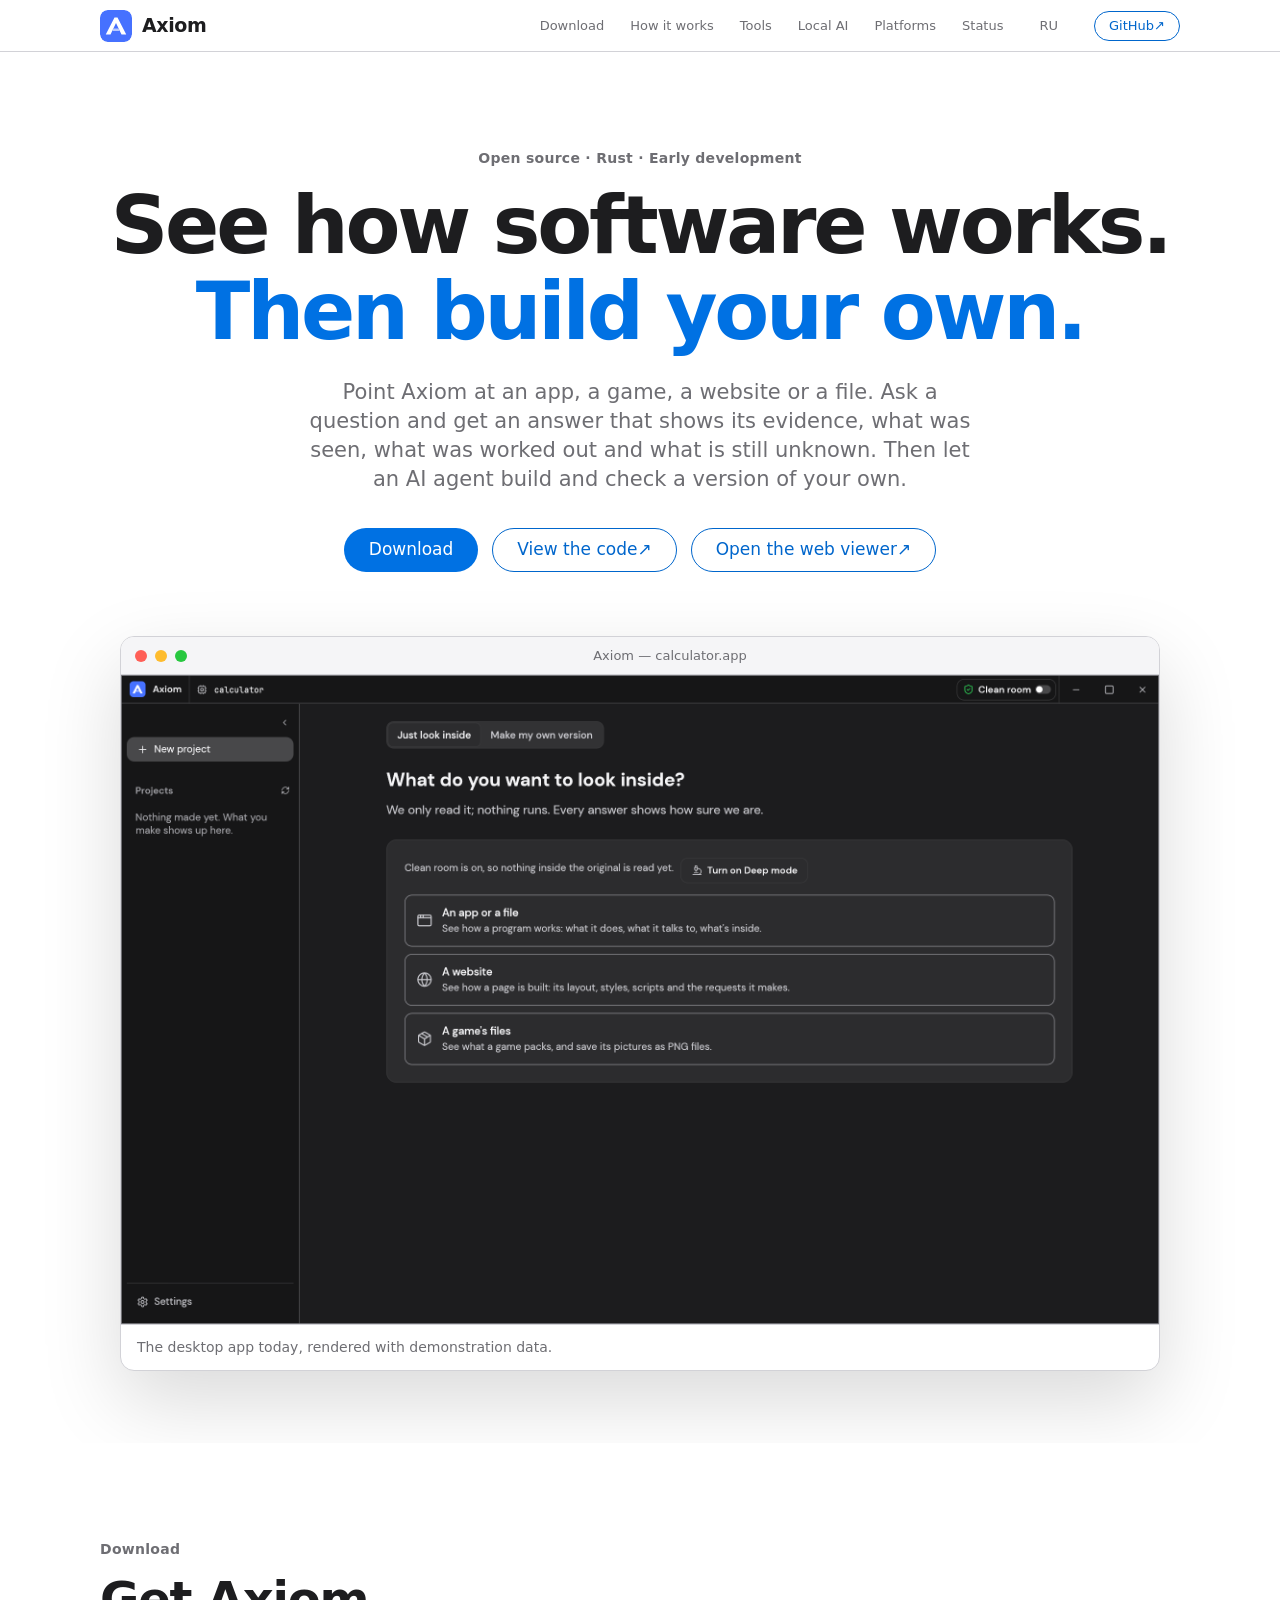
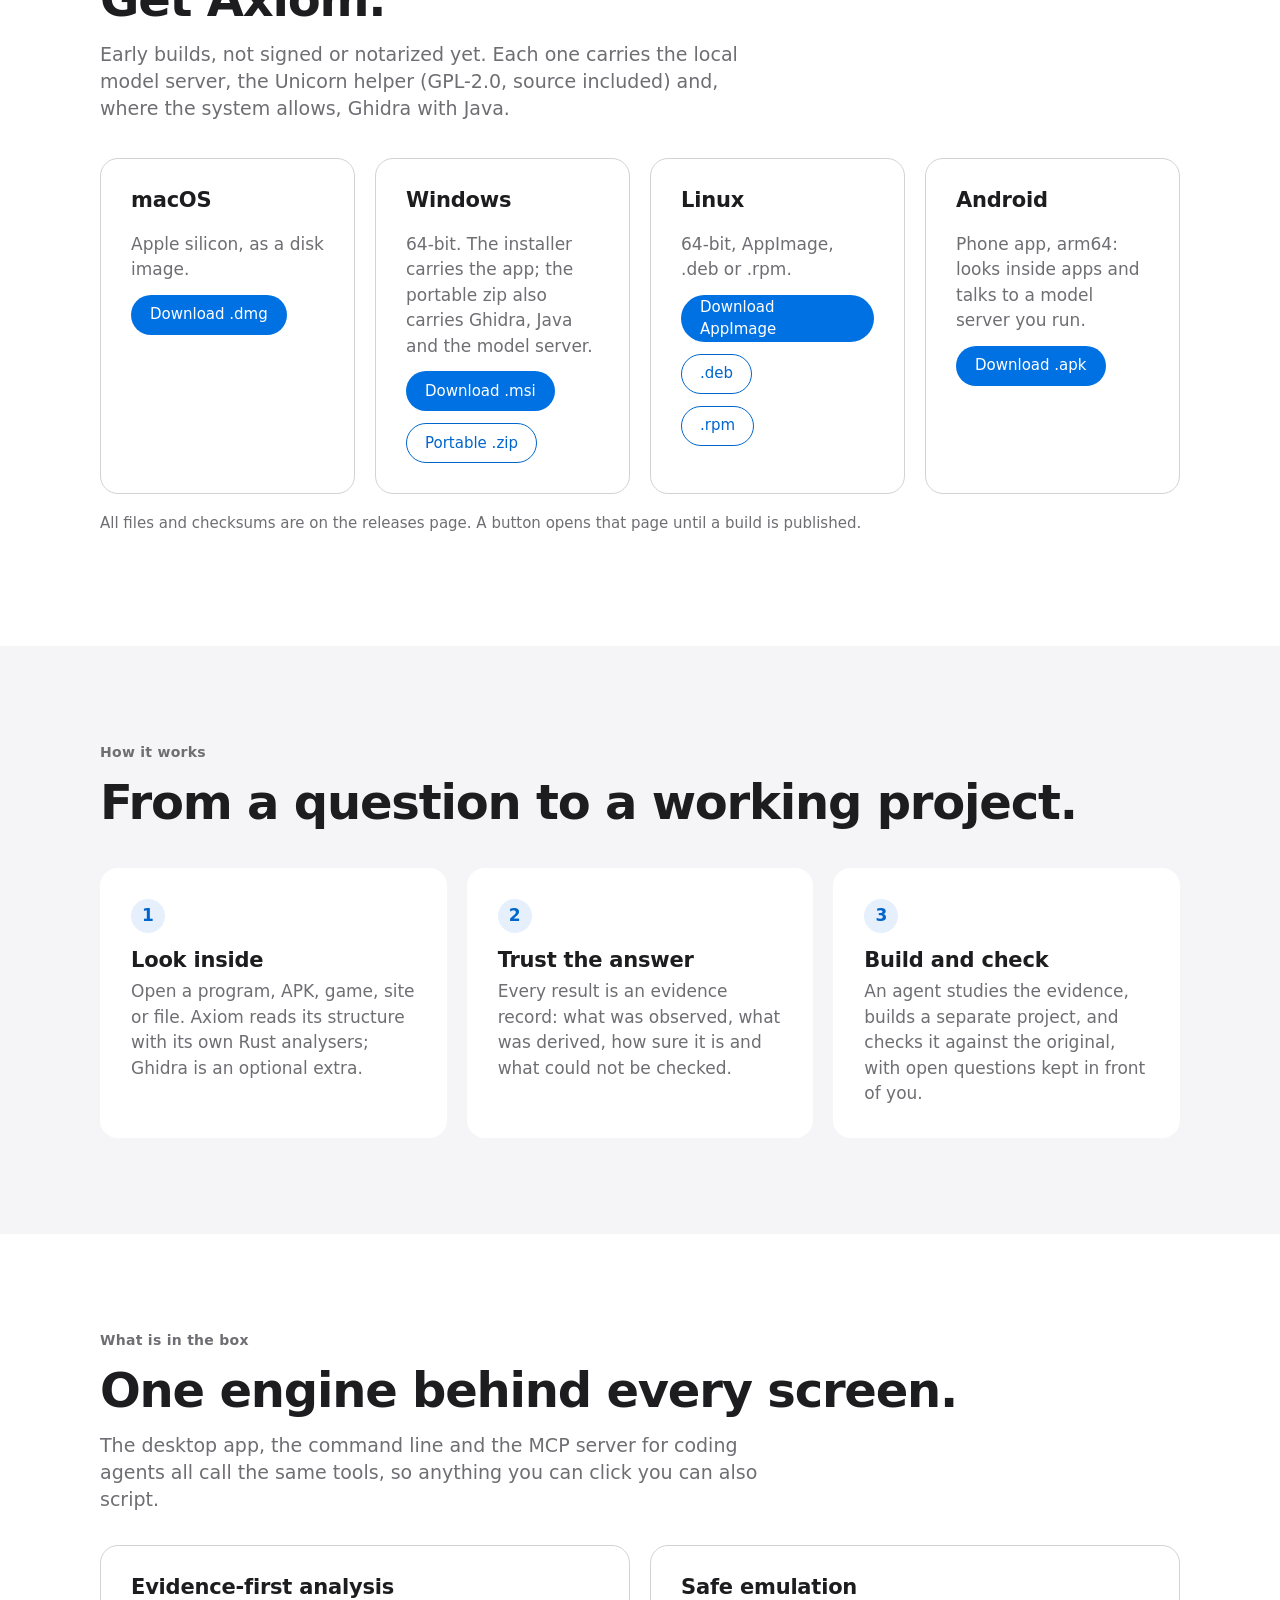
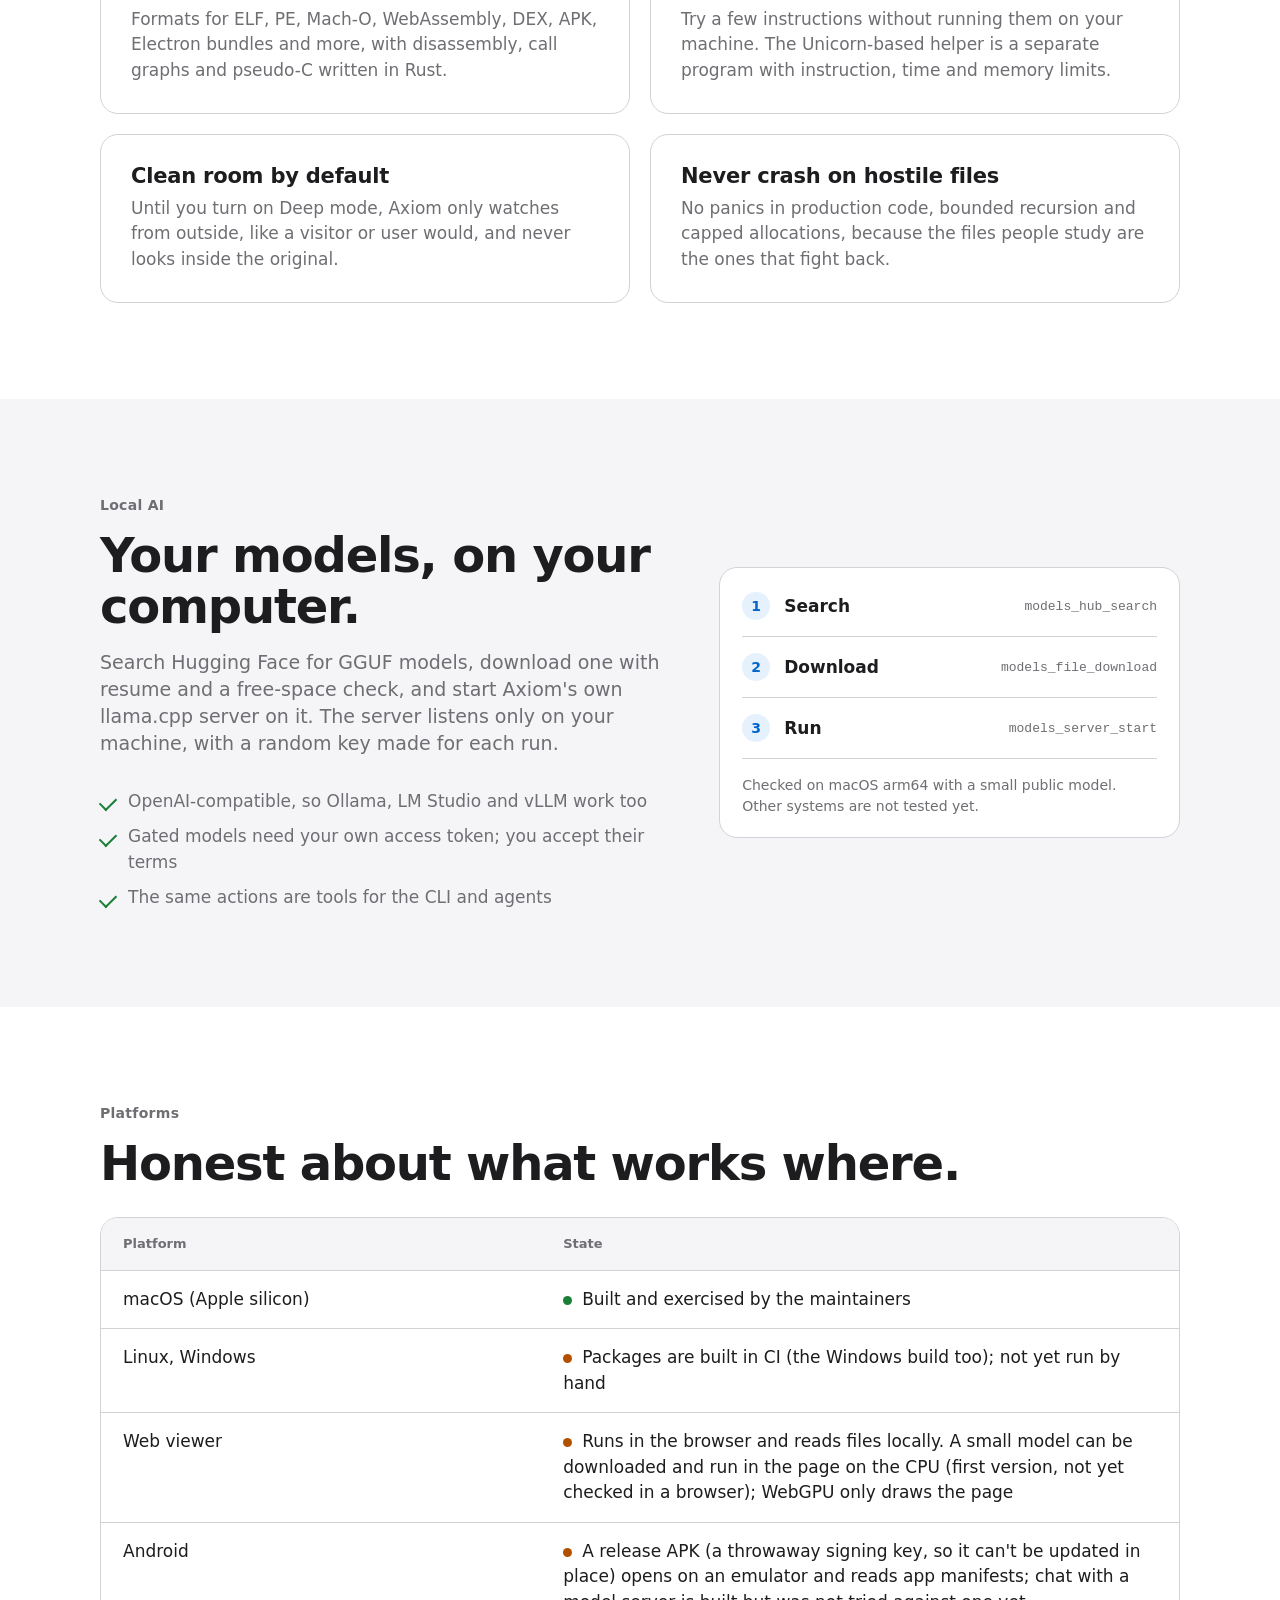
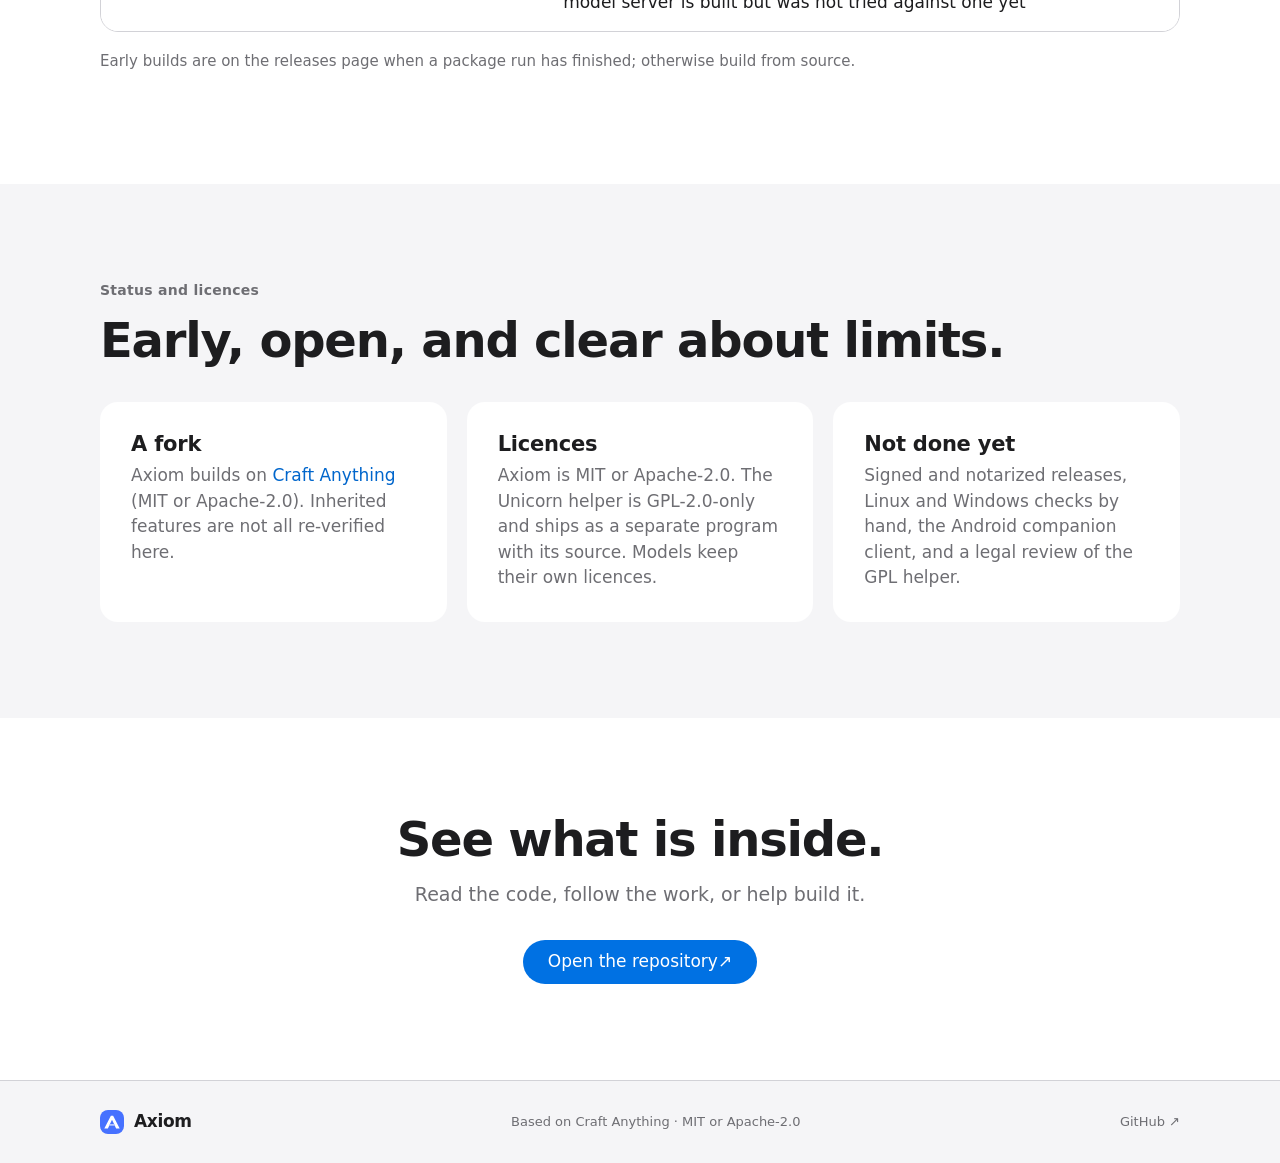
==== site/index.html @ 5160972b "Axiom identity: app icon and website Co-Authored-By: Claude Sonnet 5.5 <noreply@anthropic.com> Claud" ====
<!doctype html>
<html lang="en"><head><meta charset="utf-8"><meta name="viewport" content="width=device-width,initial-scale=1"><meta name="theme-color" content="#f5f5f7"><meta name="description" content="Axiom shows how software works, with evidence for every answer, and helps you build your own version. Open source, written in Rust, with local AI."><title>Axiom — see how software works</title><link rel="icon" href="logo.svg" type="image/svg+xml"><link rel="alternate" hreflang="ru" href="ru/"><link rel="stylesheet" href="style.css"></head>
<body><a class="skip" href="#main">Skip to content</a>
<header class="top"><a class="brand" href="#top" aria-label="Axiom, top of page"><img src="logo.svg" alt="" width="32" height="32"><span>Axiom</span></a><nav aria-label="Main"><a href="#download">Download</a><a href="#how">How it works</a><a href="#tools">Tools</a><a href="#models">Local AI</a><a href="#platforms">Platforms</a><a href="#status">Status</a></nav><a class="lang" href="ru/" hreflang="ru" lang="ru">RU</a><a class="btn ghost" href="https://github.com/LakoMoor/Axiom">GitHub<span aria-hidden="true"> ↗</span></a></header>
<main id="main">
<section class="hero" id="top"><div class="glow" aria-hidden="true"></div><p class="kicker">Open source · Rust · Early development</p><h1>See how software works.<br><em>Then build your own.</em></h1><p class="lead">Point Axiom at an app, a game, a website or a file. Ask a question and get an answer that shows its evidence, what was seen, what was worked out and what is still unknown. Then let an AI agent build and check a version of your own.</p><div class="actions"><a class="btn primary" href="#download">Download</a><a class="btn ghost" href="https://github.com/LakoMoor/Axiom">View the code<span aria-hidden="true"> ↗</span></a><a class="btn ghost" href="app/">Open the web viewer<span aria-hidden="true"> ↗</span></a></div>
<figure class="shot"><div class="chrome" aria-hidden="true"><i></i><i></i><i></i><span>Axiom — calculator.app</span></div><img src="media/axiom-home.png" alt="The Axiom desktop app on its start screen, rendered with demonstration data" width="2160" height="1350"><figcaption>The desktop app today, rendered with demonstration data.</figcaption></figure></section>

<section class="wrap" id="download"><p class="kicker">Download</p><h2>Get Axiom.</h2><p class="sub">Early builds, not signed or notarized yet. Each one carries the local model server, the Unicorn helper (GPL-2.0, source included) and, where the system allows, Ghidra with Java.</p>
<div class="grid three dl"><article><h3>macOS</h3><p>Apple silicon, as a disk image.</p><a class="btn primary" data-asset="macos-aarch64\.dmg$" href="https://github.com/LakoMoor/Axiom/releases/latest">Download .dmg</a></article><article><h3>Windows</h3><p>64-bit. The installer carries the app; the portable zip also carries Ghidra, Java and the model server.</p><a class="btn primary" data-asset="windows-x64\.msi$" href="https://github.com/LakoMoor/Axiom/releases/latest">Download .msi</a> <a class="btn ghost" data-asset="windows-x64-portable\.zip$" href="https://github.com/LakoMoor/Axiom/releases/latest">Portable .zip</a></article><article><h3>Linux</h3><p>64-bit, AppImage, .deb or .rpm.</p><a class="btn primary" data-asset="linux-x86_64\.AppImage$" href="https://github.com/LakoMoor/Axiom/releases/latest">Download AppImage</a> <a class="btn ghost" data-asset="linux-x86_64\.deb$" href="https://github.com/LakoMoor/Axiom/releases/latest">.deb</a> <a class="btn ghost" data-asset="linux-x86_64\.rpm$" href="https://github.com/LakoMoor/Axiom/releases/latest">.rpm</a></article><article><h3>Android</h3><p>Phone app, arm64: looks inside apps and talks to a model server you run.</p><a class="btn primary" data-asset="android-arm64\.apk$" href="https://github.com/LakoMoor/Axiom/releases/latest">Download .apk</a></article></div>
<p class="note">All files and checksums are on the <a href="https://github.com/LakoMoor/Axiom/releases">releases page</a>. A button opens that page until a build is published.</p></section>
<script>fetch("https://api.github.com/repos/LakoMoor/Axiom/releases?per_page=1").then(function(r){return r.ok?r.json():[]}).then(function(rs){var a=(rs[0]&&rs[0].assets)||[];document.querySelectorAll("[data-asset]").forEach(function(l){var re=new RegExp(l.dataset.asset),m=a.find(function(x){return re.test(x.name)});if(m)l.href=m.browser_download_url;})}).catch(function(){});</script>
<section class="band" id="how"><div class="wrap"><p class="kicker">How it works</p><h2>From a question to a working project.</h2>
<ol class="steps"><li><span class="n">1</span><h3>Look inside</h3><p>Open a program, APK, game, site or file. Axiom reads its structure with its own Rust analysers; Ghidra is an optional extra.</p></li><li><span class="n">2</span><h3>Trust the answer</h3><p>Every result is an evidence record: what was observed, what was derived, how sure it is and what could not be checked.</p></li><li><span class="n">3</span><h3>Build and check</h3><p>An agent studies the evidence, builds a separate project, and checks it against the original, with open questions kept in front of you.</p></li></ol></div></section>

<section class="wrap" id="tools"><p class="kicker">What is in the box</p><h2>One engine behind every screen.</h2><p class="sub">The desktop app, the command line and the MCP server for coding agents all call the same tools, so anything you can click you can also script.</p>
<div class="grid"><article><h3>Evidence-first analysis</h3><p>Formats for ELF, PE, Mach-O, WebAssembly, DEX, APK, Electron bundles and more, with disassembly, call graphs and pseudo-C written in Rust.</p></article><article><h3>Safe emulation</h3><p>Try a few instructions without running them on your machine. The Unicorn-based helper is a separate program with instruction, time and memory limits.</p></article><article><h3>Clean room by default</h3><p>Until you turn on Deep mode, Axiom only watches from outside, like a visitor or user would, and never looks inside the original.</p></article><article><h3>Never crash on hostile files</h3><p>No panics in production code, bounded recursion and capped allocations, because the files people study are the ones that fight back.</p></article></div></section>

<section class="band" id="models"><div class="wrap split"><div><p class="kicker">Local AI</p><h2>Your models, on your computer.</h2><p class="sub">Search Hugging Face for GGUF models, download one with resume and a free-space check, and start Axiom's own llama.cpp server on it. The server listens only on your machine, with a random key made for each run.</p><ul class="ticks"><li>OpenAI-compatible, so Ollama, LM Studio and vLLM work too</li><li>Gated models need your own access token; you accept their terms</li><li>The same actions are tools for the CLI and agents</li></ul></div>
<div class="panel" role="img" aria-label="Pipeline: search Hugging Face, download a GGUF file, start the local server"><div class="row"><b>1</b><span>Search</span><code>models_hub_search</code></div><div class="row"><b>2</b><span>Download</span><code>models_file_download</code></div><div class="row"><b>3</b><span>Run</span><code>models_server_start</code></div><p>Checked on macOS arm64 with a small public model. Other systems are not tested yet.</p></div></div></section>

<section class="wrap" id="platforms"><p class="kicker">Platforms</p><h2>Honest about what works where.</h2>
<div class="table" role="table" aria-label="Platform support"><div role="row" class="th"><span role="columnheader">Platform</span><span role="columnheader">State</span></div><div role="row"><span role="cell">macOS (Apple silicon)</span><span role="cell" class="ok">Built and exercised by the maintainers</span></div><div role="row"><span role="cell">Linux, Windows</span><span role="cell" class="wip">Packages are built in CI (the Windows build too); not yet run by hand</span></div><div role="row"><span role="cell">Web viewer</span><span role="cell" class="wip">Runs in the browser and reads files locally. A small model can be downloaded and run in the page on the CPU (first version, not yet checked in a browser); WebGPU only draws the page</span></div><div role="row"><span role="cell">Android</span><span role="cell" class="wip">A release APK (a throwaway signing key, so it can't be updated in place) opens on an emulator and reads app manifests; chat with a model server is built but was not tried against one yet</span></div></div>
<p class="note">Early builds are on the releases page when a package run has finished; otherwise build from source.</p></section>

<section class="band" id="status"><div class="wrap"><p class="kicker">Status and licences</p><h2>Early, open, and clear about limits.</h2>
<div class="grid three"><article><h3>A fork</h3><p>Axiom builds on <a href="https://github.com/storytold/craft-anything">Craft Anything</a> (MIT or Apache-2.0). Inherited features are not all re-verified here.</p></article><article><h3>Licences</h3><p>Axiom is MIT or Apache-2.0. The Unicorn helper is GPL-2.0-only and ships as a separate program with its source. Models keep their own licences.</p></article><article><h3>Not done yet</h3><p>Signed and notarized releases, Linux and Windows checks by hand, the Android companion client, and a legal review of the GPL helper.</p></article></div></div></section>

<section class="wrap end"><h2>See what is inside.</h2><p class="sub">Read the code, follow the work, or help build it.</p><a class="btn primary" href="https://github.com/LakoMoor/Axiom">Open the repository<span aria-hidden="true"> ↗</span></a></section>
</main>
<footer><a class="brand" href="#top"><img src="logo.svg" alt="" width="24" height="24"><span>Axiom</span></a><span>Based on Craft Anything · MIT or Apache-2.0</span><a href="https://github.com/LakoMoor/Axiom">GitHub ↗</a></footer></body></html>
---- site/style.css ----
:root{color-scheme:light dark;--bg:#fff;--bg2:#f5f5f7;--card:#fff;--line:#d2d2d7;--text:#1d1d1f;--muted:#6e6e73;--blue:#0066cc;--blue-d:#0071e3;--ok:#1a7f37;--warn:#b25000;--plan:#86868b;--bar:#ffffffcc;--tint:#0071e31a;--shadow:0 30px 80px #00000026;--r:18px}
@media(prefers-color-scheme:dark){:root{--bg:#000;--bg2:#1c1c1e;--card:#1c1c1e;--line:#38383a;--text:#f5f5f7;--muted:#a1a1a6;--blue:#2997ff;--blue-d:#0071e3;--ok:#30d158;--warn:#ff9f0a;--plan:#8e8e93;--bar:#000000cc;--tint:#2997ff26;--shadow:0 30px 80px #000000b3}}
*{box-sizing:border-box}html{scroll-behavior:smooth}
body{margin:0;background:var(--bg);color:var(--text);font:17px/1.5 -apple-system,BlinkMacSystemFont,"SF Pro Text","Segoe UI",system-ui,Roboto,sans-serif;-webkit-font-smoothing:antialiased}
a{color:inherit;text-decoration:none}a:focus-visible,.btn:focus-visible{outline:3px solid var(--blue-d);outline-offset:3px;border-radius:10px}
.skip{position:absolute;left:-999px;top:8px;background:var(--blue-d);color:#fff;padding:10px 14px;border-radius:10px;z-index:10}.skip:focus{left:8px}
.wrap{width:min(1080px,calc(100% - 48px));margin:auto;padding:96px 0}
.top{position:sticky;top:0;z-index:5;display:flex;align-items:center;gap:32px;height:52px;padding:0 max(24px,calc((100% - 1080px)/2));background:var(--bar);backdrop-filter:saturate(180%) blur(20px);-webkit-backdrop-filter:saturate(180%) blur(20px);border-bottom:1px solid var(--line)}
.brand{display:flex;align-items:center;gap:10px;font-weight:600;font-size:19px;letter-spacing:-.02em}.brand img{border-radius:8px}
.top nav{display:flex;gap:26px;margin-left:auto;font-size:13px;color:var(--muted)}.top nav a:hover{color:var(--text)}
.btn{display:inline-flex;align-items:center;justify-content:center;min-height:44px;padding:0 24px;border-radius:980px;font-weight:500;font-size:17px;border:1px solid var(--line);transition:background .2s,transform .2s}
.top .btn{min-height:30px;padding:0 14px;font-size:13px}
.btn:active{transform:scale(.98)}.btn.primary{background:var(--blue-d);border-color:transparent;color:#fff}.btn.primary:hover{background:#0077ed}.btn.ghost{background:transparent;color:var(--blue);border-color:var(--blue)}.btn.ghost:hover{background:var(--tint)}
.hero{position:relative;overflow:hidden;text-align:center;padding:96px 24px 72px}
.glow{display:none}
.kicker{position:relative;margin:0 0 14px;font-size:14px;font-weight:600;letter-spacing:.02em;color:var(--muted)}
h1,h2,h3{margin:0;letter-spacing:-.025em;line-height:1.07}h1{position:relative;font-size:clamp(40px,7vw,80px);font-weight:700;letter-spacing:-.04em}h1 em{font-style:normal;color:var(--blue-d)}
h2{font-size:clamp(30px,4.4vw,48px);font-weight:700;margin-bottom:16px}h3{font-size:21px;font-weight:600;margin-bottom:8px;letter-spacing:-.01em}
.lead{position:relative;max-width:680px;margin:24px auto 34px;font-size:21px;line-height:1.38;color:var(--muted)}.sub{max-width:660px;color:var(--muted);margin:0 0 32px;font-size:19px;line-height:1.42}
.actions{position:relative;display:flex;gap:14px;justify-content:center;flex-wrap:wrap}
.shot{position:relative;margin:64px auto 0;max-width:1040px;border:1px solid var(--line);border-radius:14px;background:var(--card);box-shadow:var(--shadow);overflow:hidden}
.shot img{display:block;width:100%;height:auto}.chrome{display:flex;align-items:center;gap:8px;height:38px;padding:0 14px;background:var(--bg2);border-bottom:1px solid var(--line);font-size:13px;color:var(--muted)}.chrome i{width:12px;height:12px;border-radius:50%;background:var(--line)}.chrome i:nth-child(1){background:#ff5f57}.chrome i:nth-child(2){background:#febc2e}.chrome i:nth-child(3){background:#28c840}.chrome span{margin:0 auto}
figcaption{padding:12px 16px;font-size:14px;color:var(--muted);border-top:1px solid var(--line);text-align:left}
.band{background:var(--bg2)}
.steps{list-style:none;padding:0;margin:40px 0 0;display:grid;grid-template-columns:repeat(3,1fr);gap:20px}
.steps li,.grid article{background:var(--card);border-radius:var(--r);padding:30px;border:1px solid var(--line)}.band .steps li,.band .grid article{border-color:transparent}.steps p,.grid p{margin:0;color:var(--muted);font-size:17px}
.n{display:inline-grid;place-items:center;width:34px;height:34px;border-radius:50%;background:var(--tint);color:var(--blue);font-weight:600;margin-bottom:16px}
.grid{display:grid;grid-template-columns:repeat(2,1fr);gap:20px}.grid.three{grid-template-columns:repeat(3,1fr);margin-top:36px}.grid article a{color:var(--blue)}.grid article a:hover{text-decoration:underline}
.split{display:grid;grid-template-columns:1.1fr .9fr;gap:56px;align-items:center}
.ticks{list-style:none;padding:0;margin:0;display:grid;gap:10px;color:var(--muted)}.ticks li{padding-left:28px;position:relative}.ticks li:before{content:"";position:absolute;left:0;top:.5em;width:14px;height:8px;border-left:2px solid var(--ok);border-bottom:2px solid var(--ok);transform:rotate(-45deg)}
.panel{background:var(--card);border:1px solid var(--line);border-radius:var(--r);padding:8px 22px 20px}.row{display:flex;align-items:center;gap:14px;padding:16px 0;border-bottom:1px solid var(--line)}.row b{display:grid;place-items:center;width:28px;height:28px;border-radius:50%;background:var(--tint);color:var(--blue);font-size:14px}.row span{font-weight:600}.row code{margin-left:auto;font:13px ui-monospace,"SF Mono",Menlo,monospace;color:var(--muted)}.panel p{margin:16px 0 0;font-size:14px;color:var(--muted)}
.table{border:1px solid var(--line);border-radius:var(--r);overflow:hidden;margin-top:28px}.table>div{display:grid;grid-template-columns:1fr 1.4fr;gap:16px;padding:16px 22px;border-bottom:1px solid var(--line);background:var(--card)}.table>div:last-child{border:0}.table .th{background:var(--bg2);color:var(--muted);font-size:13px;font-weight:600}
.ok:before,.wip:before,.plan:before{content:"";display:inline-block;width:9px;height:9px;border-radius:50%;margin-right:10px}.ok:before{background:var(--ok)}.wip:before{background:var(--warn)}.plan:before{background:var(--plan)}
.note{color:var(--muted);font-size:15px;margin-top:18px}
.end{text-align:center}.end .sub{margin-inline:auto}
footer{display:flex;align-items:center;gap:24px;flex-wrap:wrap;justify-content:space-between;padding:28px max(24px,calc((100% - 1080px)/2));border-top:1px solid var(--line);color:var(--muted);font-size:13px;background:var(--bg2)}footer .brand{font-size:17px;color:var(--text)}
@media(max-width:860px){.top nav{display:none}.top .btn{margin-left:auto}.steps,.grid,.grid.three,.split{grid-template-columns:1fr}.wrap{padding:64px 0}.hero{padding-top:64px}.row code{display:none}.table>div{grid-template-columns:1fr}}
@media(prefers-reduced-motion:reduce){html{scroll-behavior:auto}.btn{transition:none}}
.dl article{display:flex;flex-direction:column;gap:12px;align-items:flex-start}.dl .btn{min-height:40px;font-size:15px;padding:0 18px}
.lang{font-size:13px;color:var(--muted);padding:0 4px}.lang:hover{color:var(--text)}
.grid.dl{grid-template-columns:repeat(4,1fr)}@media(max-width:1100px){.grid.dl{grid-template-columns:repeat(2,1fr)}}@media(max-width:860px){.grid.dl{grid-template-columns:1fr}}
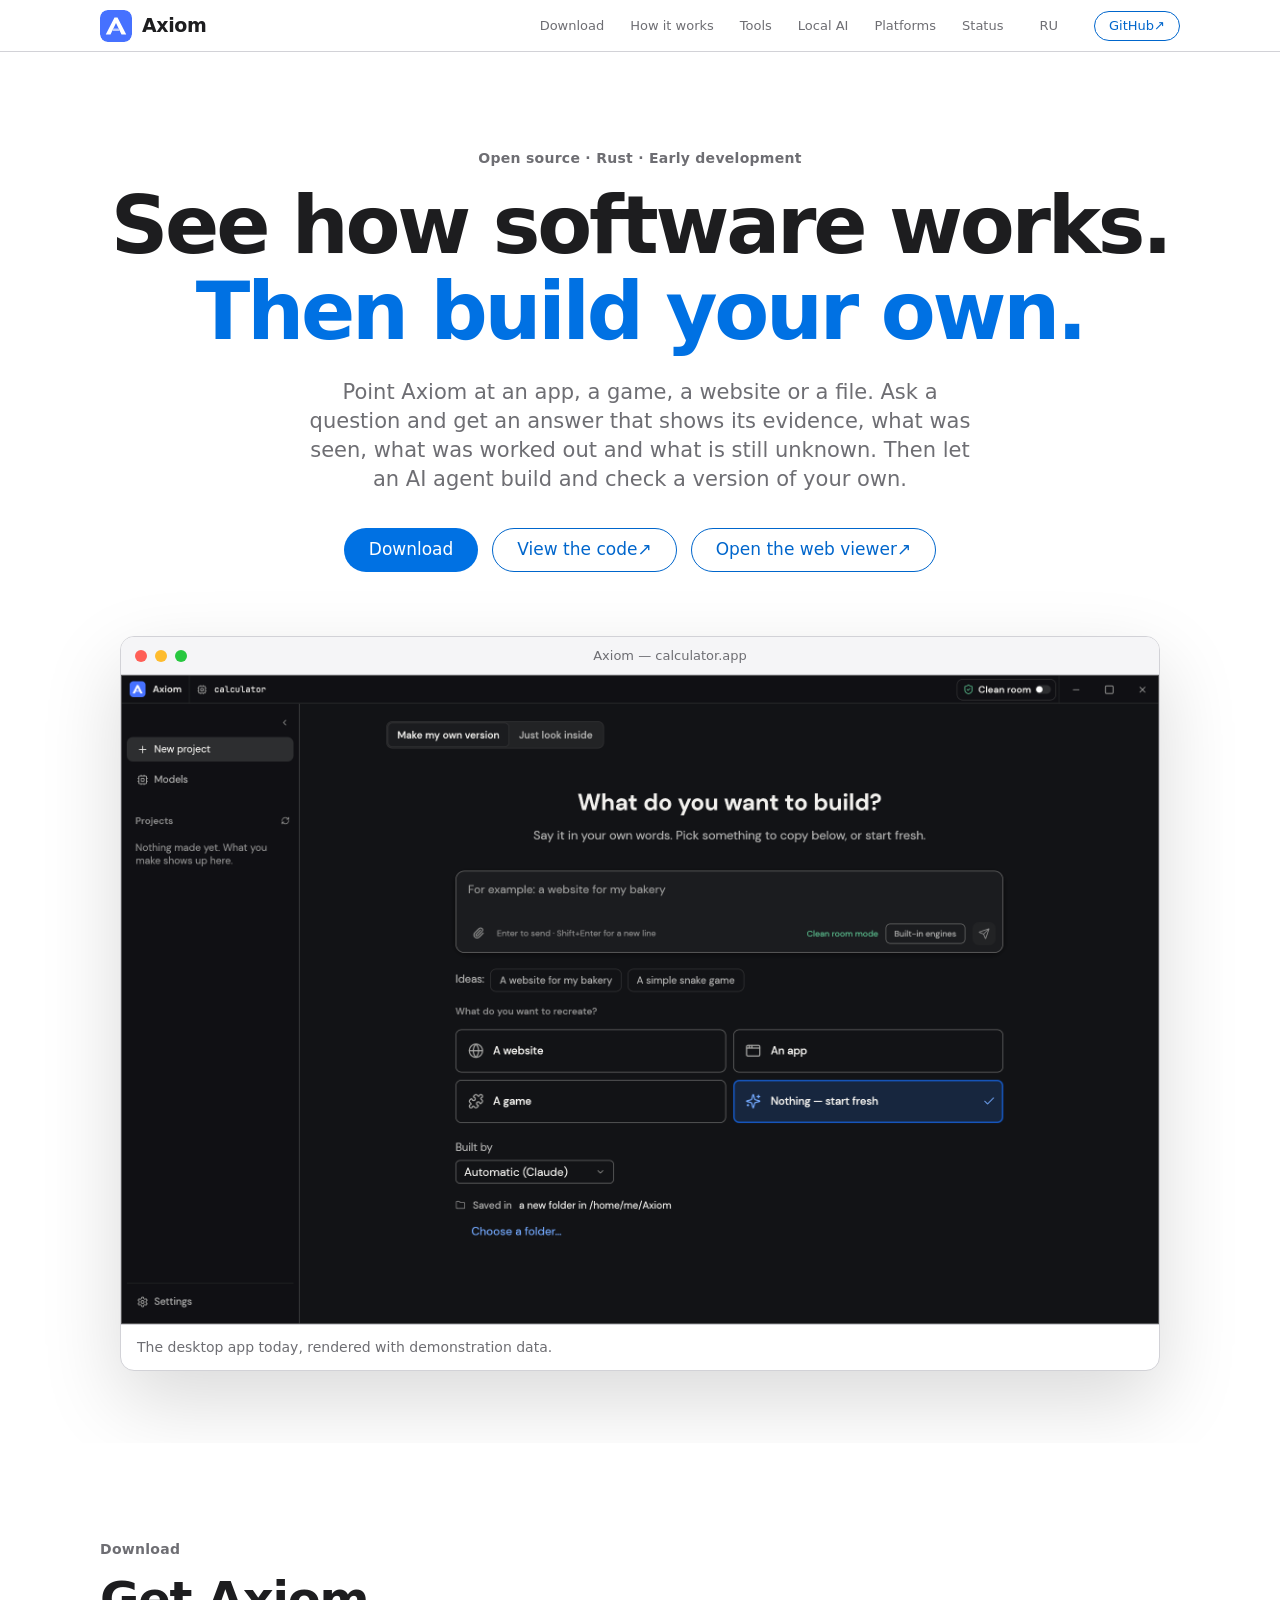
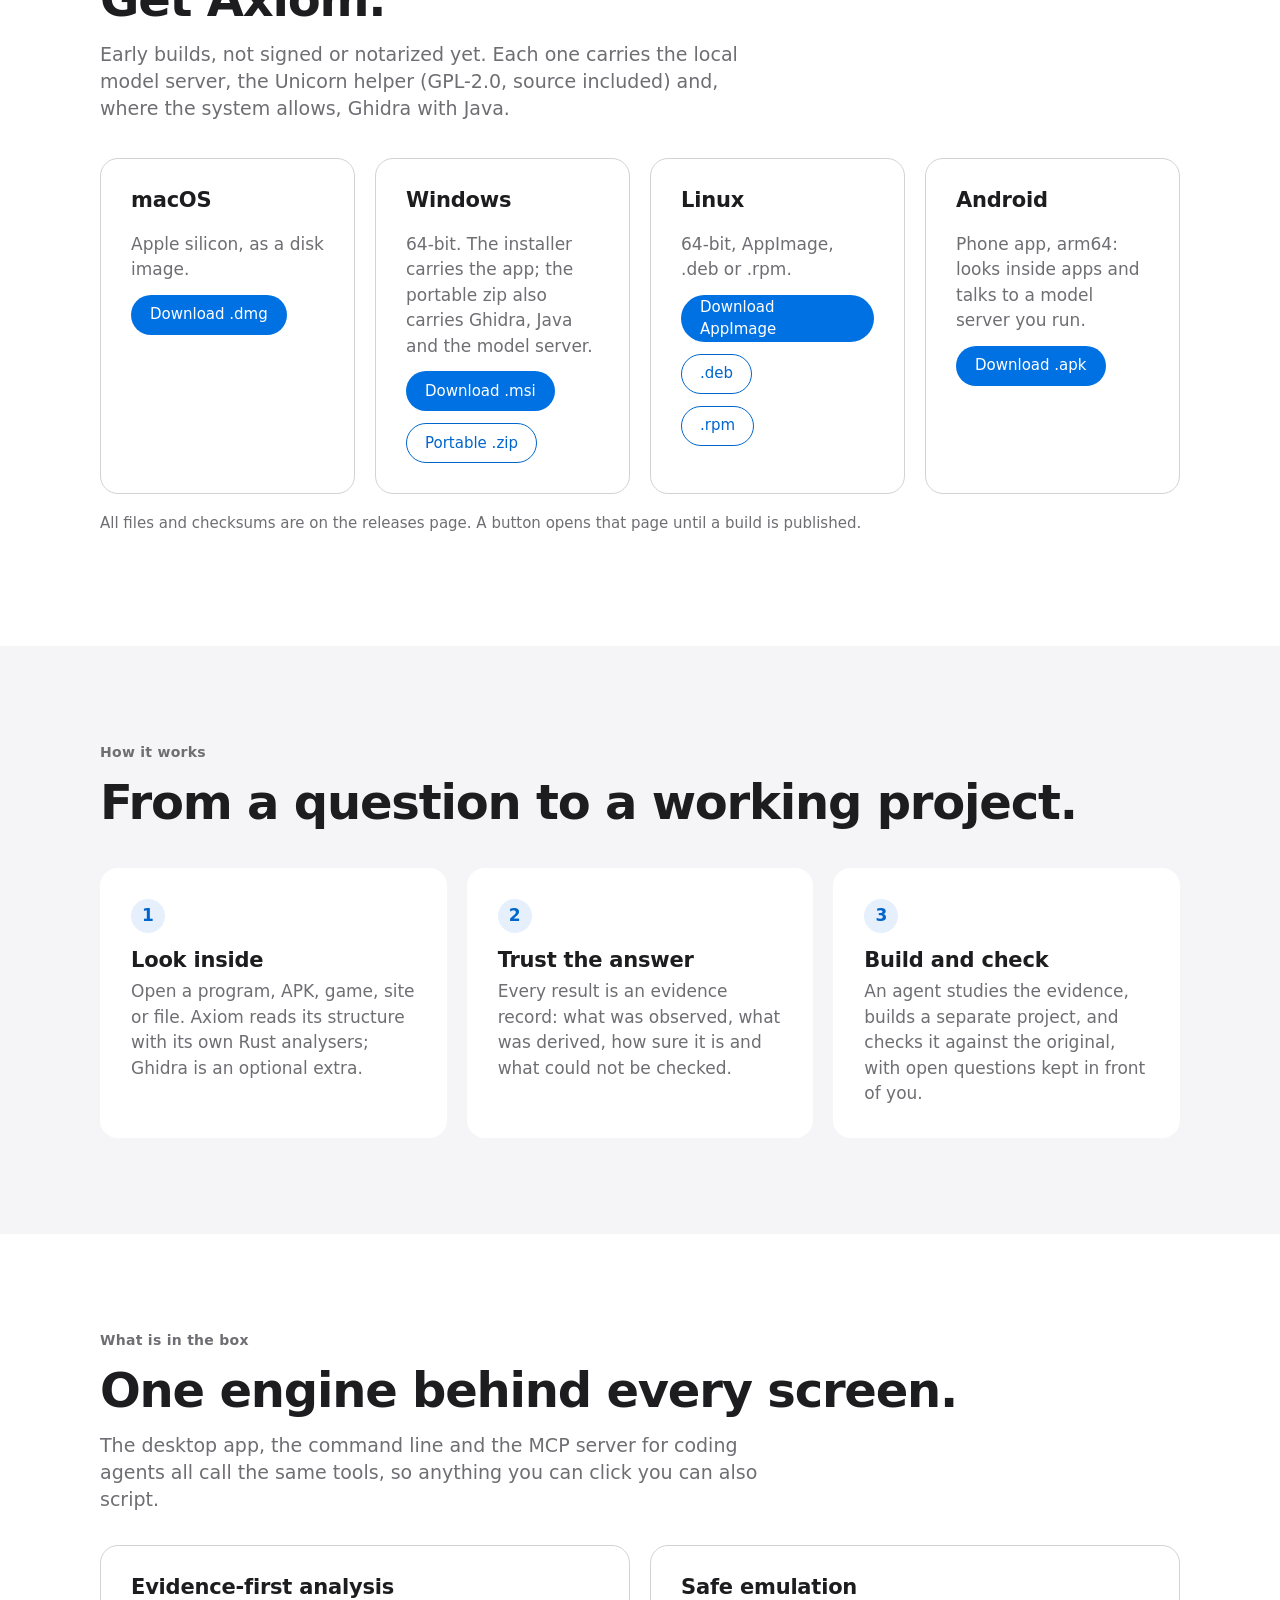
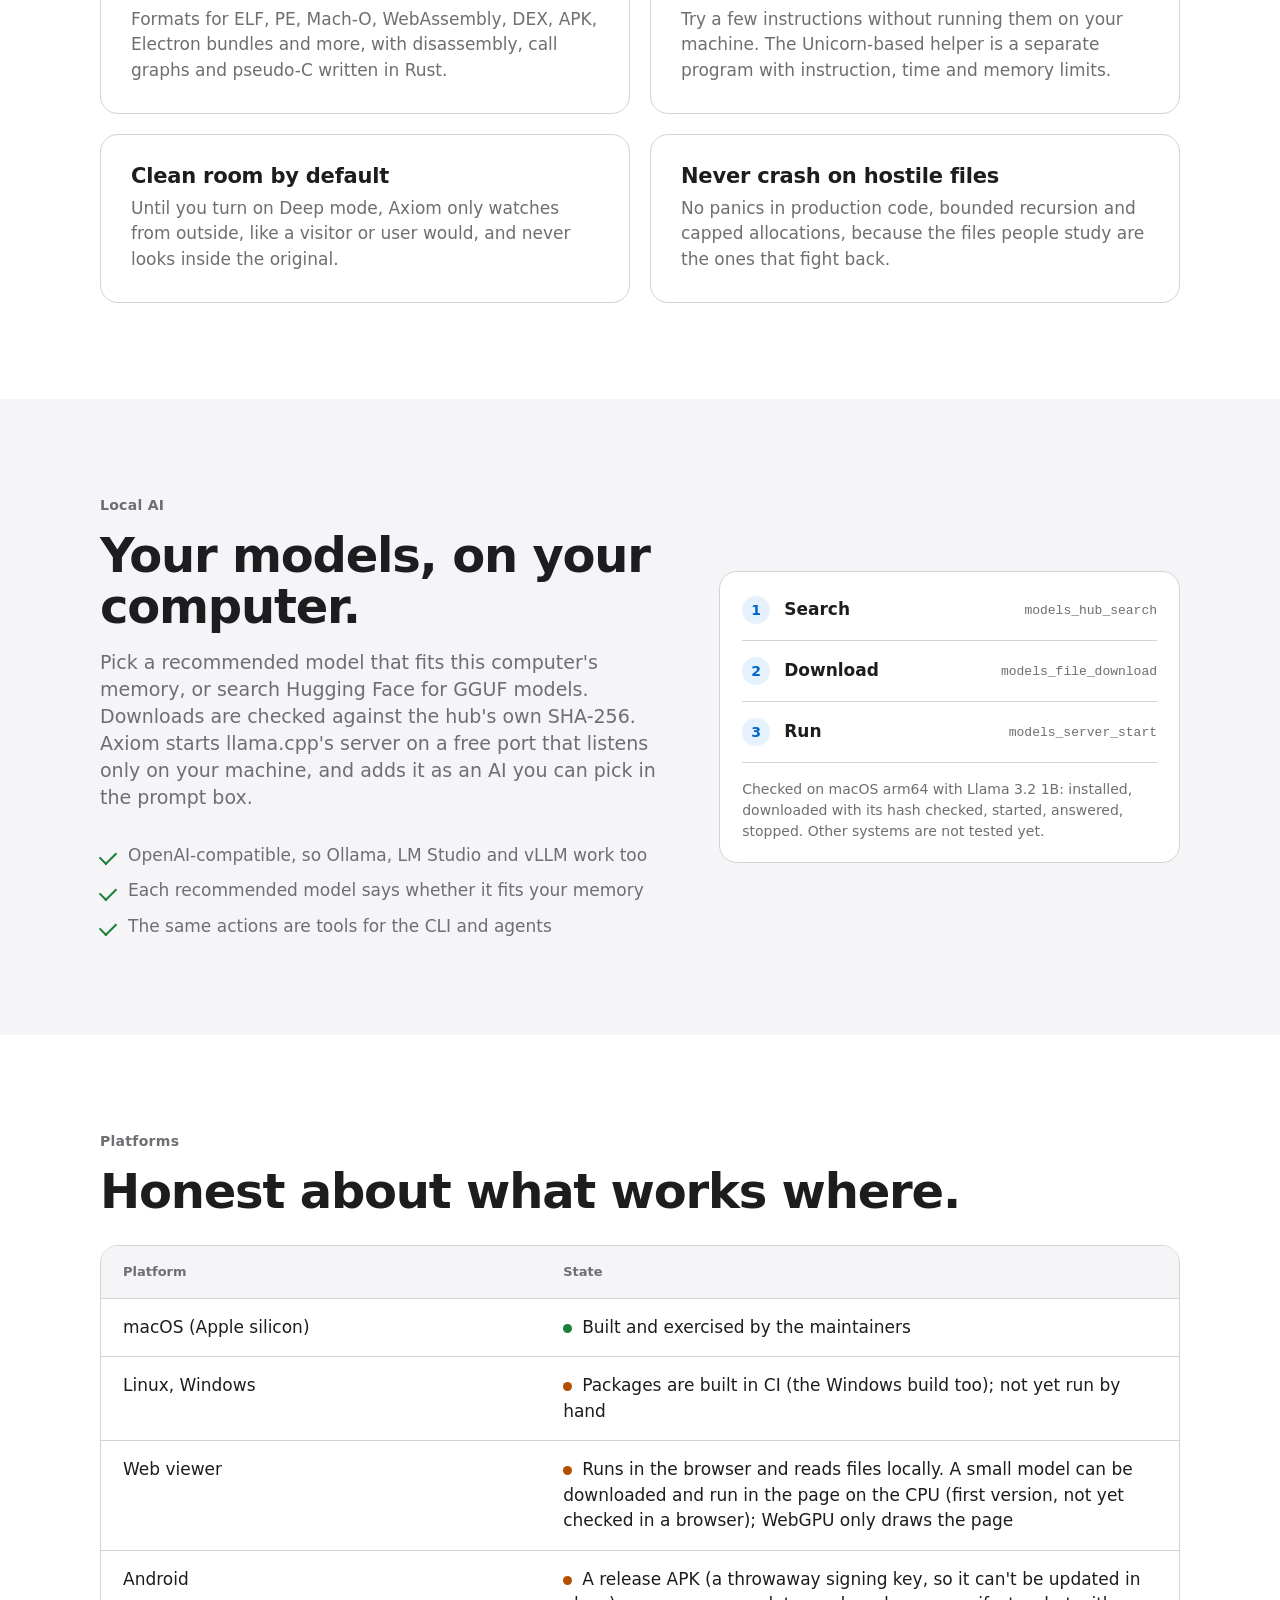
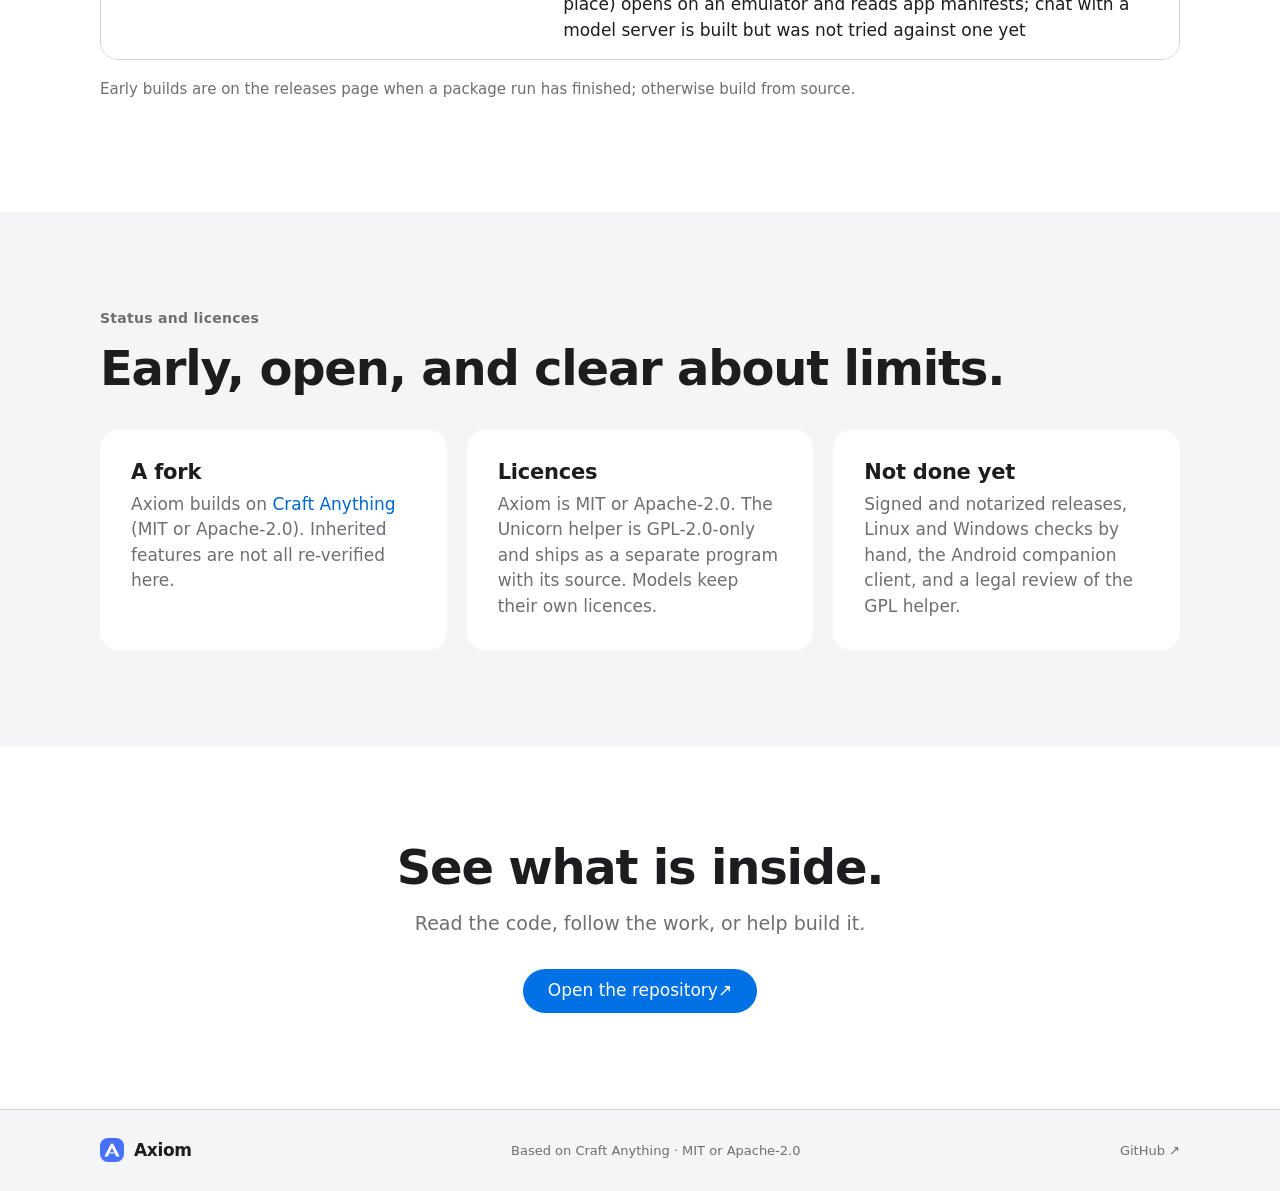
==== commit 384498b5: "Add the models hub, a ChatGPT-style Home, chat history, a Changes card, a Russian UI and the name Ax" ====
--- a/site/index.html
+++ b/site/index.html
@@ -16,8 +16,8 @@
 <section class="wrap" id="tools"><p class="kicker">What is in the box</p><h2>One engine behind every screen.</h2><p class="sub">The desktop app, the command line and the MCP server for coding agents all call the same tools, so anything you can click you can also script.</p>
 <div class="grid"><article><h3>Evidence-first analysis</h3><p>Formats for ELF, PE, Mach-O, WebAssembly, DEX, APK, Electron bundles and more, with disassembly, call graphs and pseudo-C written in Rust.</p></article><article><h3>Safe emulation</h3><p>Try a few instructions without running them on your machine. The Unicorn-based helper is a separate program with instruction, time and memory limits.</p></article><article><h3>Clean room by default</h3><p>Until you turn on Deep mode, Axiom only watches from outside, like a visitor or user would, and never looks inside the original.</p></article><article><h3>Never crash on hostile files</h3><p>No panics in production code, bounded recursion and capped allocations, because the files people study are the ones that fight back.</p></article></div></section>
 
-<section class="band" id="models"><div class="wrap split"><div><p class="kicker">Local AI</p><h2>Your models, on your computer.</h2><p class="sub">Search Hugging Face for GGUF models, download one with resume and a free-space check, and start Axiom's own llama.cpp server on it. The server listens only on your machine, with a random key made for each run.</p><ul class="ticks"><li>OpenAI-compatible, so Ollama, LM Studio and vLLM work too</li><li>Gated models need your own access token; you accept their terms</li><li>The same actions are tools for the CLI and agents</li></ul></div>
-<div class="panel" role="img" aria-label="Pipeline: search Hugging Face, download a GGUF file, start the local server"><div class="row"><b>1</b><span>Search</span><code>models_hub_search</code></div><div class="row"><b>2</b><span>Download</span><code>models_file_download</code></div><div class="row"><b>3</b><span>Run</span><code>models_server_start</code></div><p>Checked on macOS arm64 with a small public model. Other systems are not tested yet.</p></div></div></section>
+<section class="band" id="models"><div class="wrap split"><div><p class="kicker">Local AI</p><h2>Your models, on your computer.</h2><p class="sub">Pick a recommended model that fits this computer's memory, or search Hugging Face for GGUF models. Downloads are checked against the hub's own SHA-256. Axiom starts llama.cpp's server on a free port that listens only on your machine, and adds it as an AI you can pick in the prompt box.</p><ul class="ticks"><li>OpenAI-compatible, so Ollama, LM Studio and vLLM work too</li><li>Each recommended model says whether it fits your memory</li><li>The same actions are tools for the CLI and agents</li></ul></div>
+<div class="panel" role="img" aria-label="Pipeline: search Hugging Face, download a GGUF file, start the local server"><div class="row"><b>1</b><span>Search</span><code>models_hub_search</code></div><div class="row"><b>2</b><span>Download</span><code>models_file_download</code></div><div class="row"><b>3</b><span>Run</span><code>models_server_start</code></div><p>Checked on macOS arm64 with Llama 3.2 1B: installed, downloaded with its hash checked, started, answered, stopped. Other systems are not tested yet.</p></div></div></section>
 
 <section class="wrap" id="platforms"><p class="kicker">Platforms</p><h2>Honest about what works where.</h2>
 <div class="table" role="table" aria-label="Platform support"><div role="row" class="th"><span role="columnheader">Platform</span><span role="columnheader">State</span></div><div role="row"><span role="cell">macOS (Apple silicon)</span><span role="cell" class="ok">Built and exercised by the maintainers</span></div><div role="row"><span role="cell">Linux, Windows</span><span role="cell" class="wip">Packages are built in CI (the Windows build too); not yet run by hand</span></div><div role="row"><span role="cell">Web viewer</span><span role="cell" class="wip">Runs in the browser and reads files locally. A small model can be downloaded and run in the page on the CPU (first version, not yet checked in a browser); WebGPU only draws the page</span></div><div role="row"><span role="cell">Android</span><span role="cell" class="wip">A release APK (a throwaway signing key, so it can't be updated in place) opens on an emulator and reads app manifests; chat with a model server is built but was not tried against one yet</span></div></div>
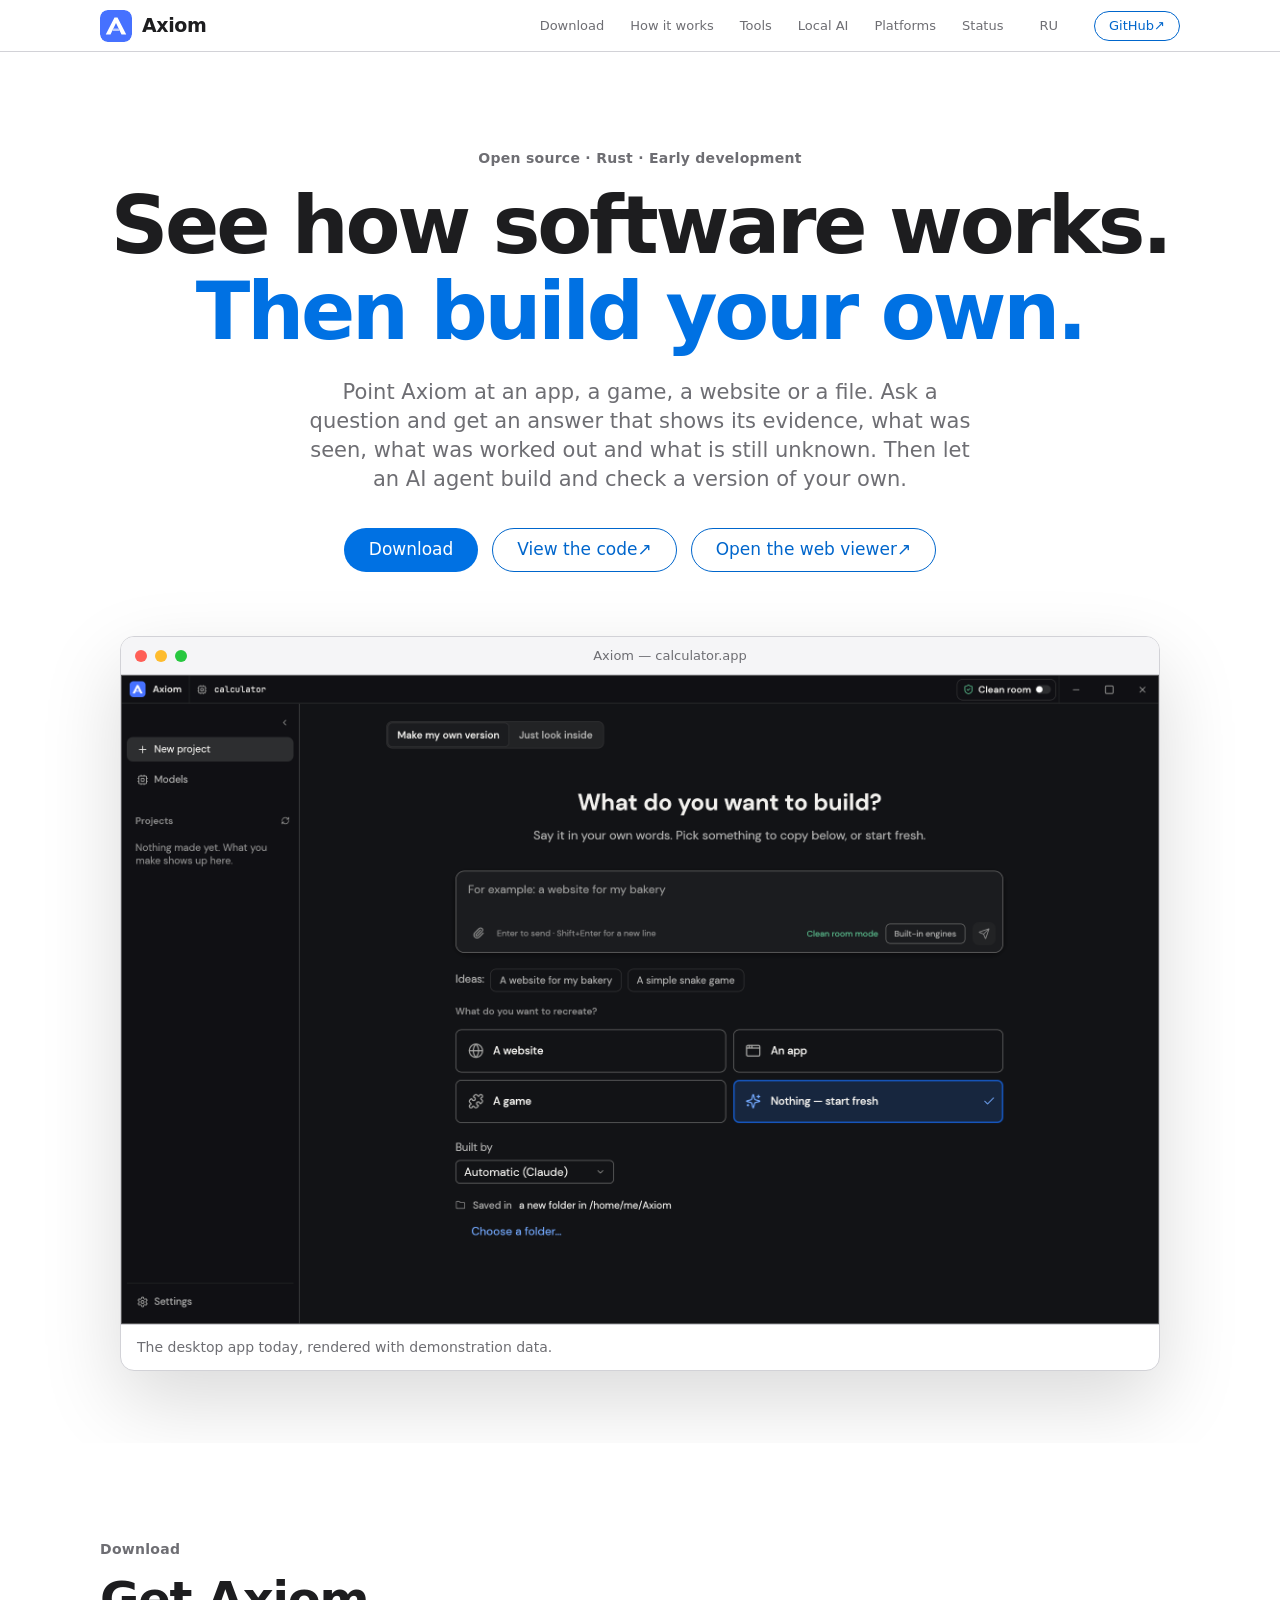
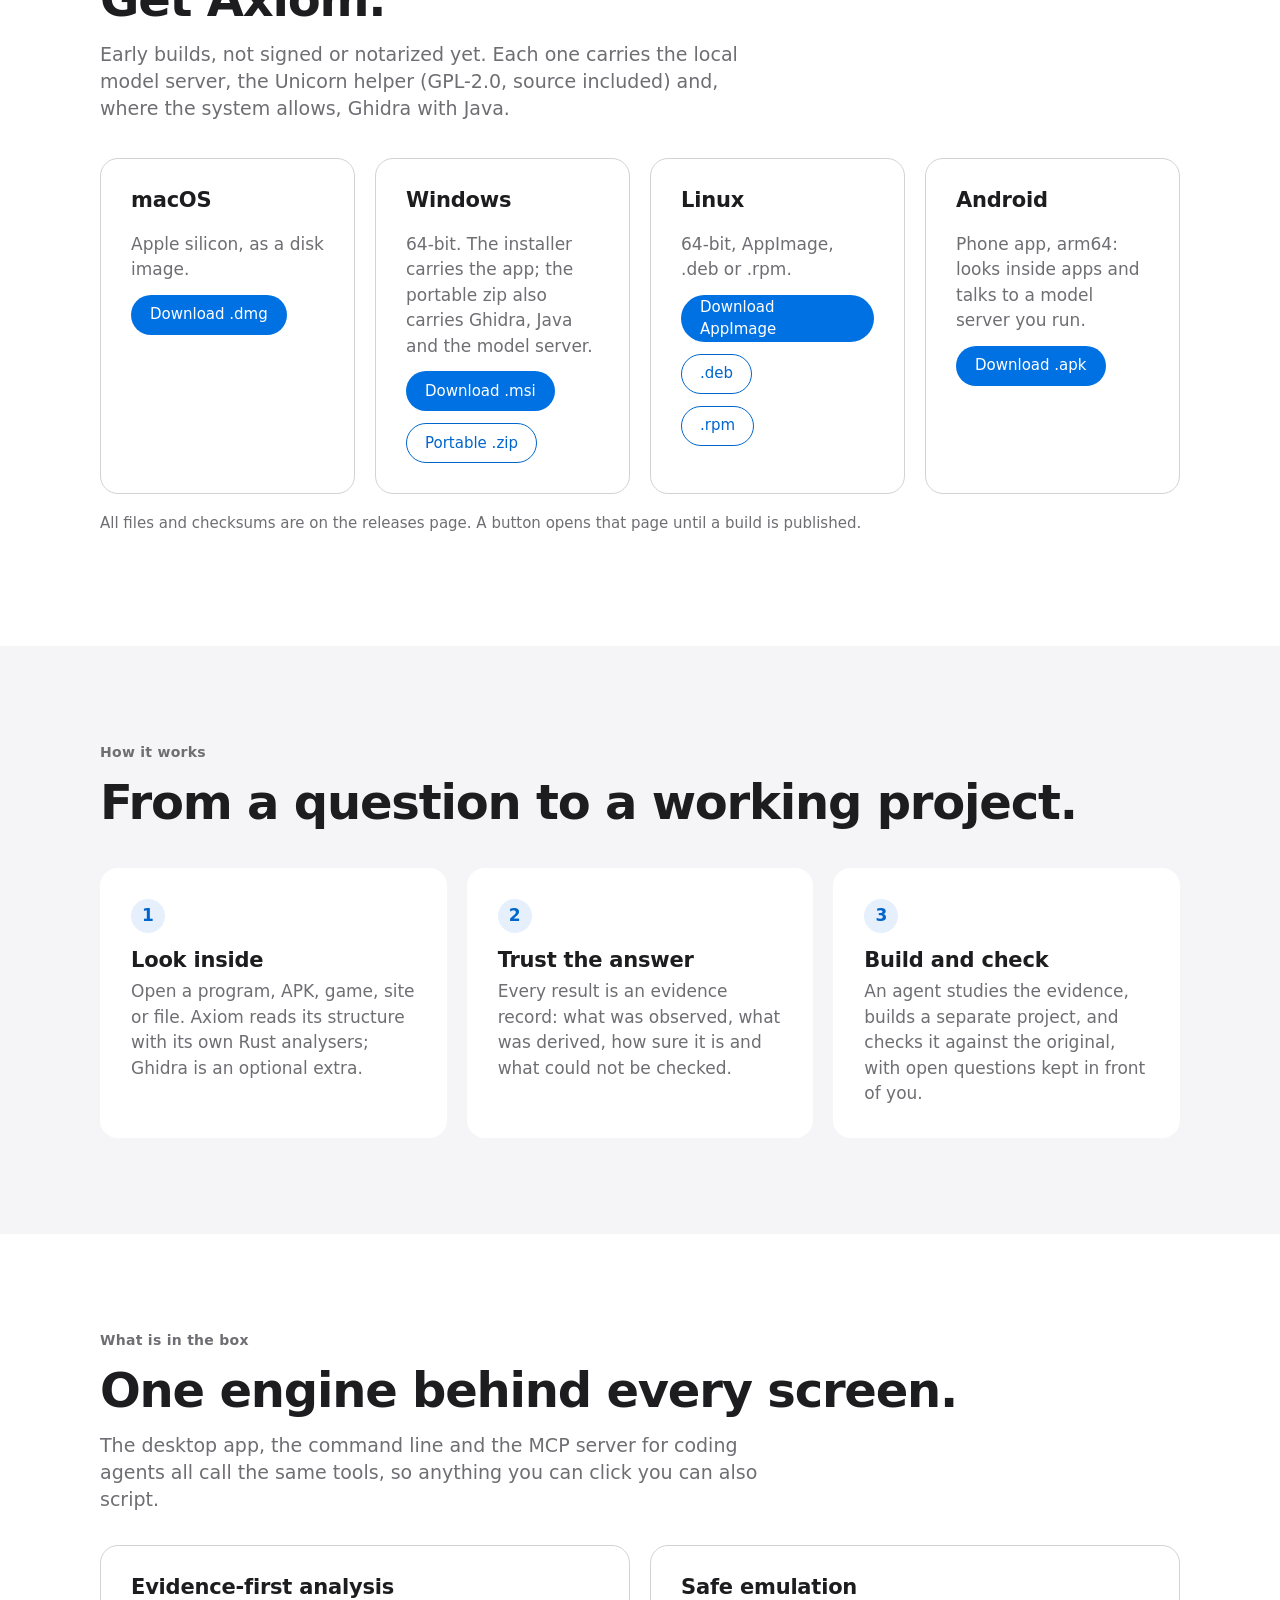
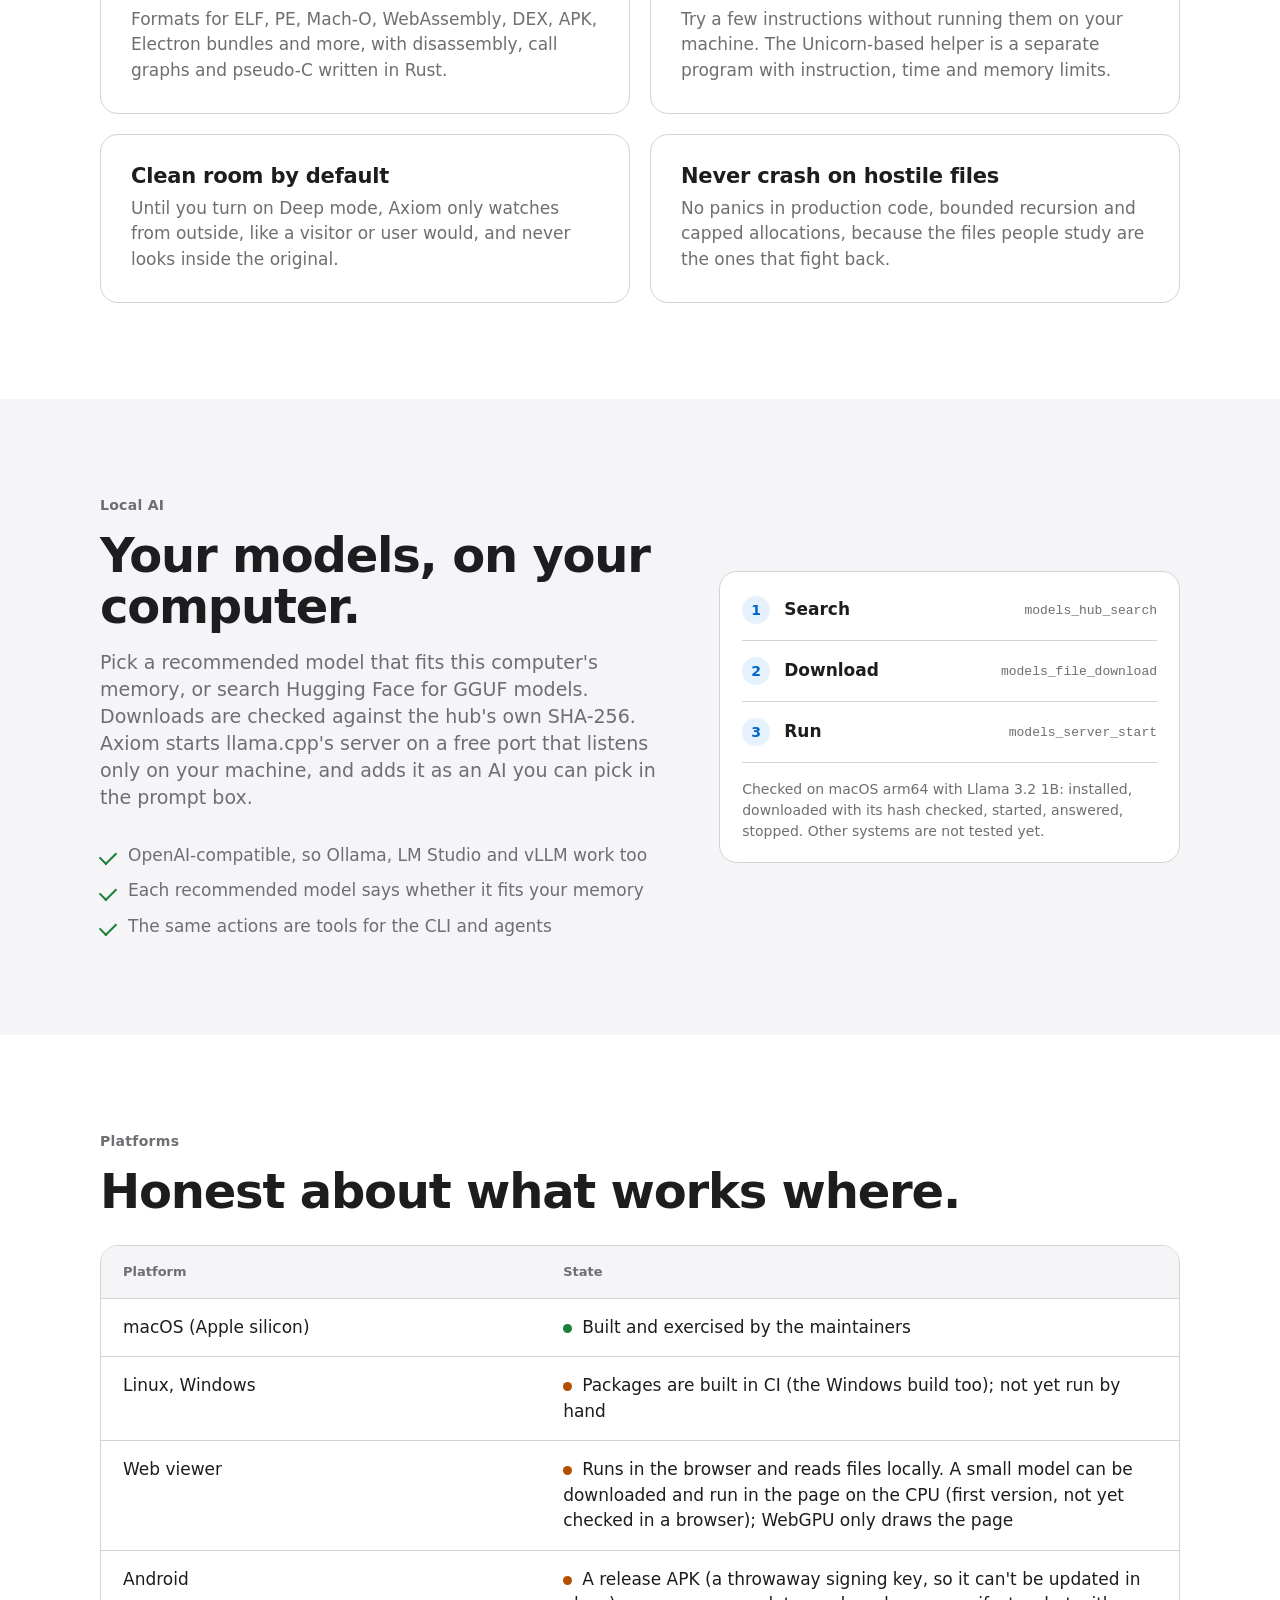
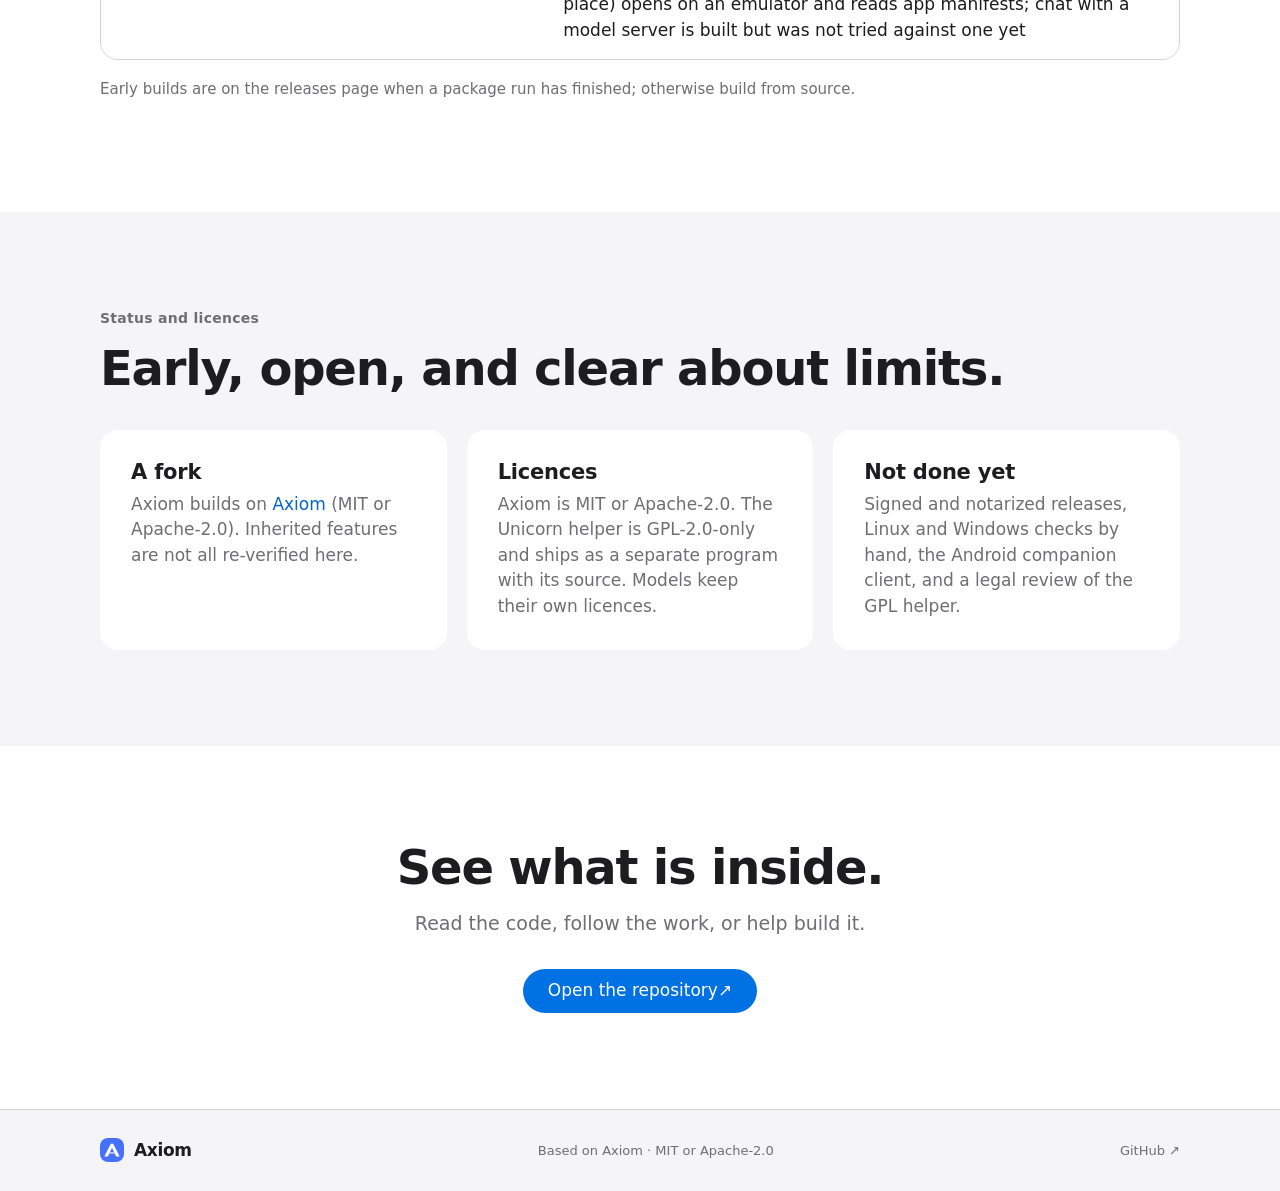
==== commit 5109135e: "Rename everything from Craft Anything to Axiom: crates, binaries, variables, text and links Co-Autho" ====
--- a/site/index.html
+++ b/site/index.html
@@ -24,8 +24,8 @@
 <p class="note">Early builds are on the releases page when a package run has finished; otherwise build from source.</p></section>
 
 <section class="band" id="status"><div class="wrap"><p class="kicker">Status and licences</p><h2>Early, open, and clear about limits.</h2>
-<div class="grid three"><article><h3>A fork</h3><p>Axiom builds on <a href="https://github.com/storytold/craft-anything">Craft Anything</a> (MIT or Apache-2.0). Inherited features are not all re-verified here.</p></article><article><h3>Licences</h3><p>Axiom is MIT or Apache-2.0. The Unicorn helper is GPL-2.0-only and ships as a separate program with its source. Models keep their own licences.</p></article><article><h3>Not done yet</h3><p>Signed and notarized releases, Linux and Windows checks by hand, the Android companion client, and a legal review of the GPL helper.</p></article></div></div></section>
+<div class="grid three"><article><h3>A fork</h3><p>Axiom builds on <a href="https://github.com/LakoMoor/Axiom">Axiom</a> (MIT or Apache-2.0). Inherited features are not all re-verified here.</p></article><article><h3>Licences</h3><p>Axiom is MIT or Apache-2.0. The Unicorn helper is GPL-2.0-only and ships as a separate program with its source. Models keep their own licences.</p></article><article><h3>Not done yet</h3><p>Signed and notarized releases, Linux and Windows checks by hand, the Android companion client, and a legal review of the GPL helper.</p></article></div></div></section>
 
 <section class="wrap end"><h2>See what is inside.</h2><p class="sub">Read the code, follow the work, or help build it.</p><a class="btn primary" href="https://github.com/LakoMoor/Axiom">Open the repository<span aria-hidden="true"> ↗</span></a></section>
 </main>
-<footer><a class="brand" href="#top"><img src="logo.svg" alt="" width="24" height="24"><span>Axiom</span></a><span>Based on Craft Anything · MIT or Apache-2.0</span><a href="https://github.com/LakoMoor/Axiom">GitHub ↗</a></footer></body></html>
+<footer><a class="brand" href="#top"><img src="logo.svg" alt="" width="24" height="24"><span>Axiom</span></a><span>Based on Axiom · MIT or Apache-2.0</span><a href="https://github.com/LakoMoor/Axiom">GitHub ↗</a></footer></body></html>
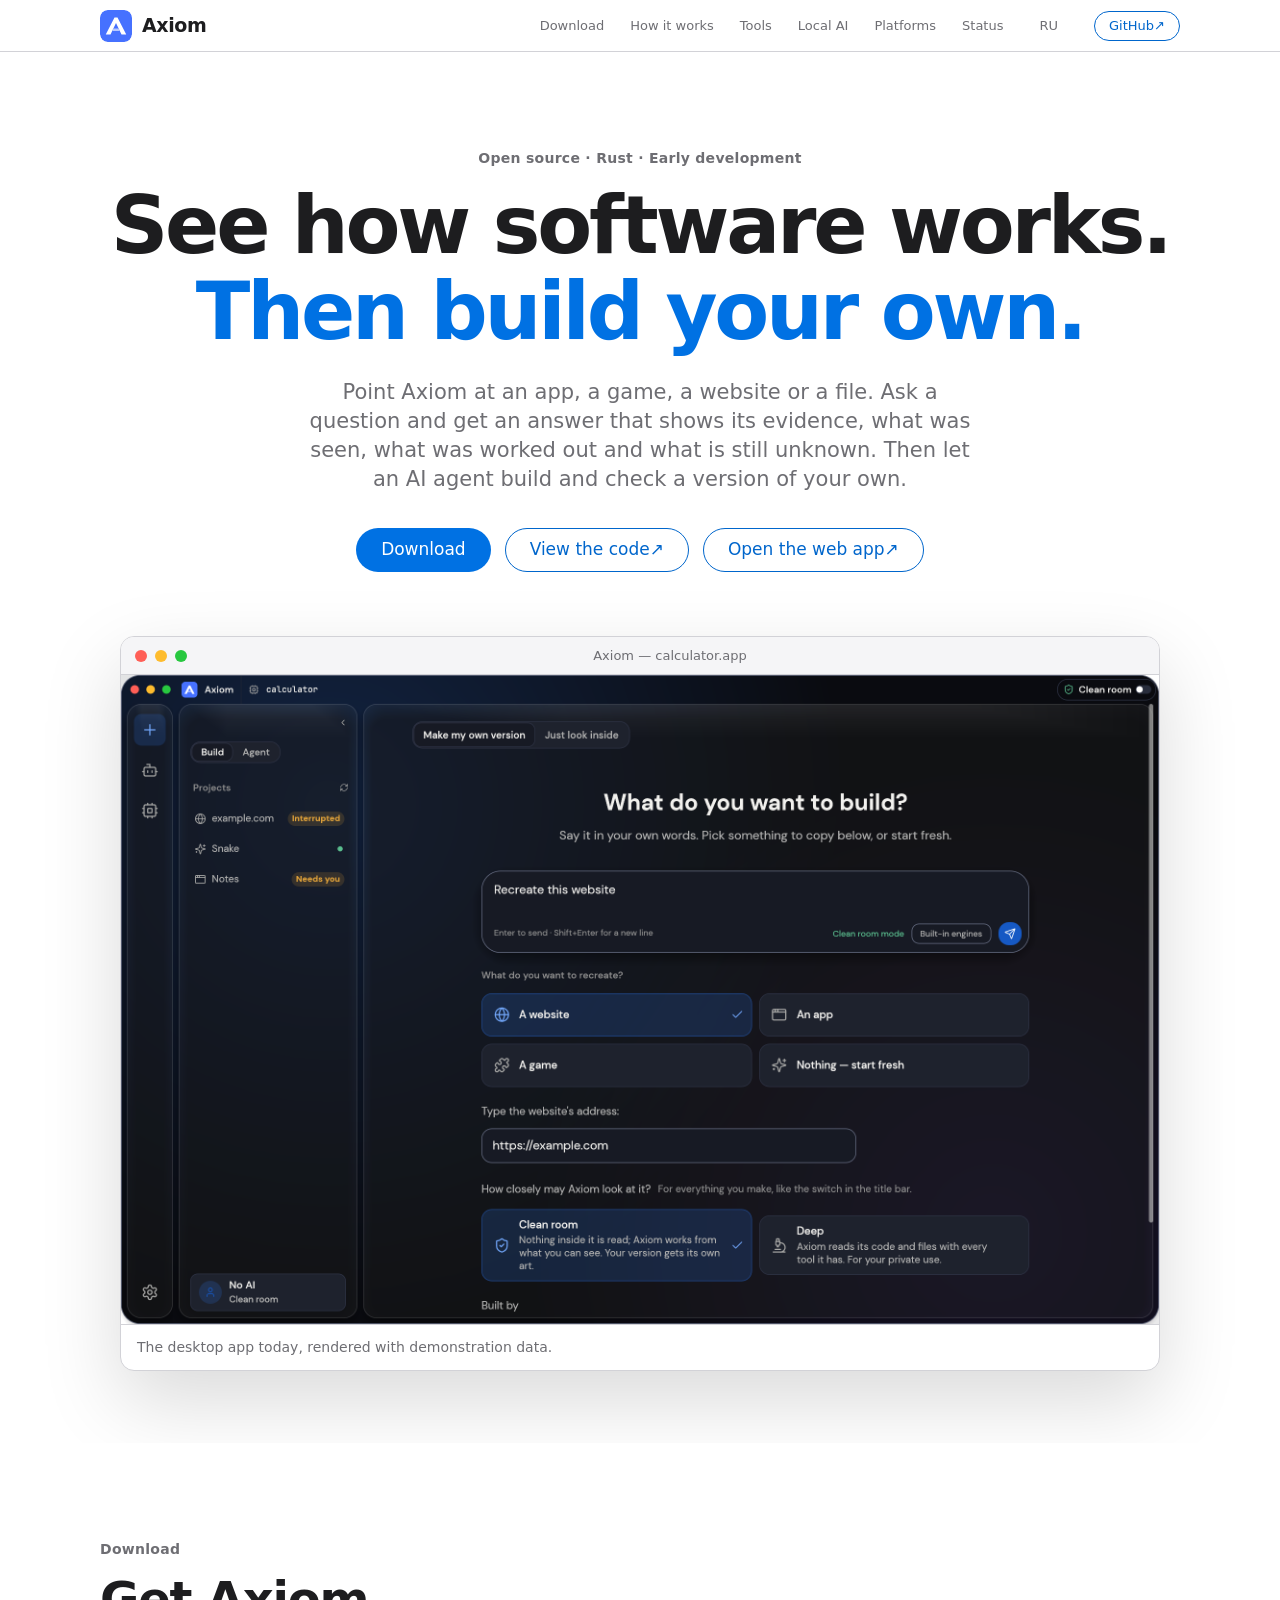
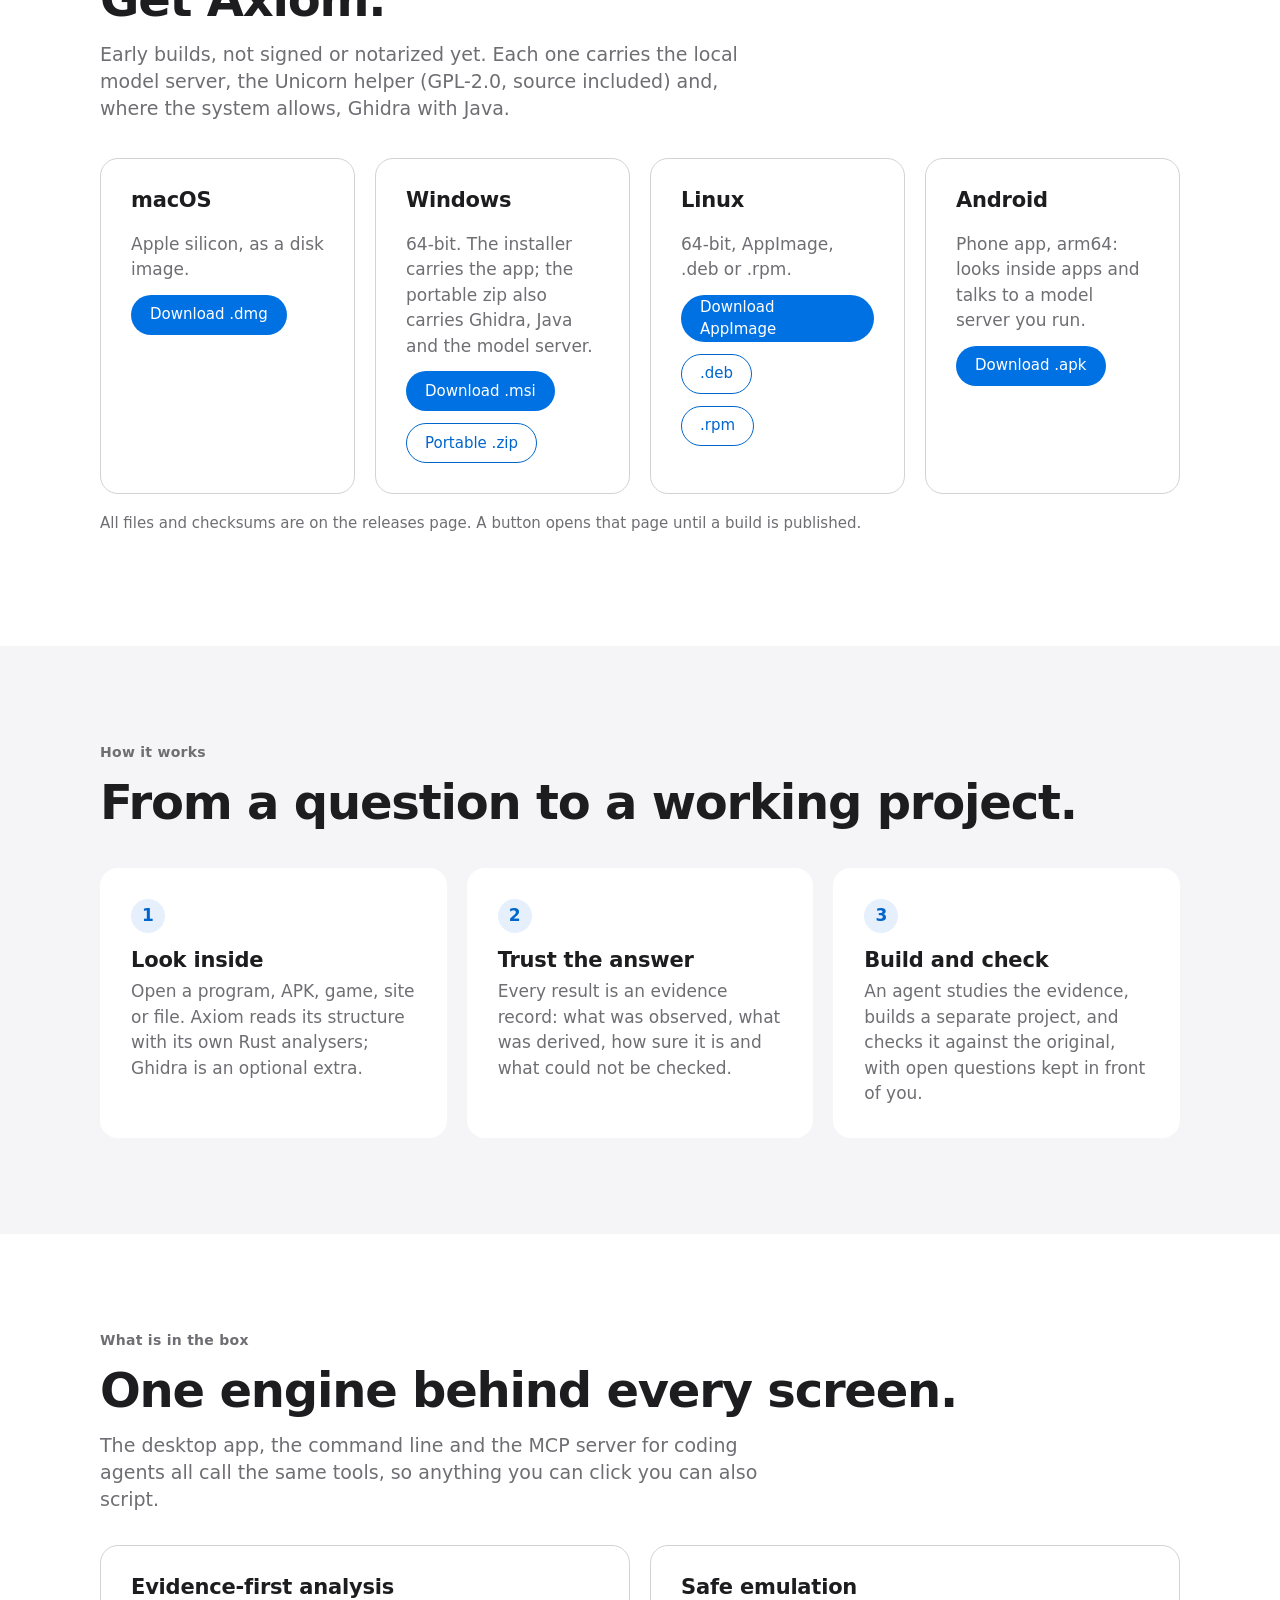
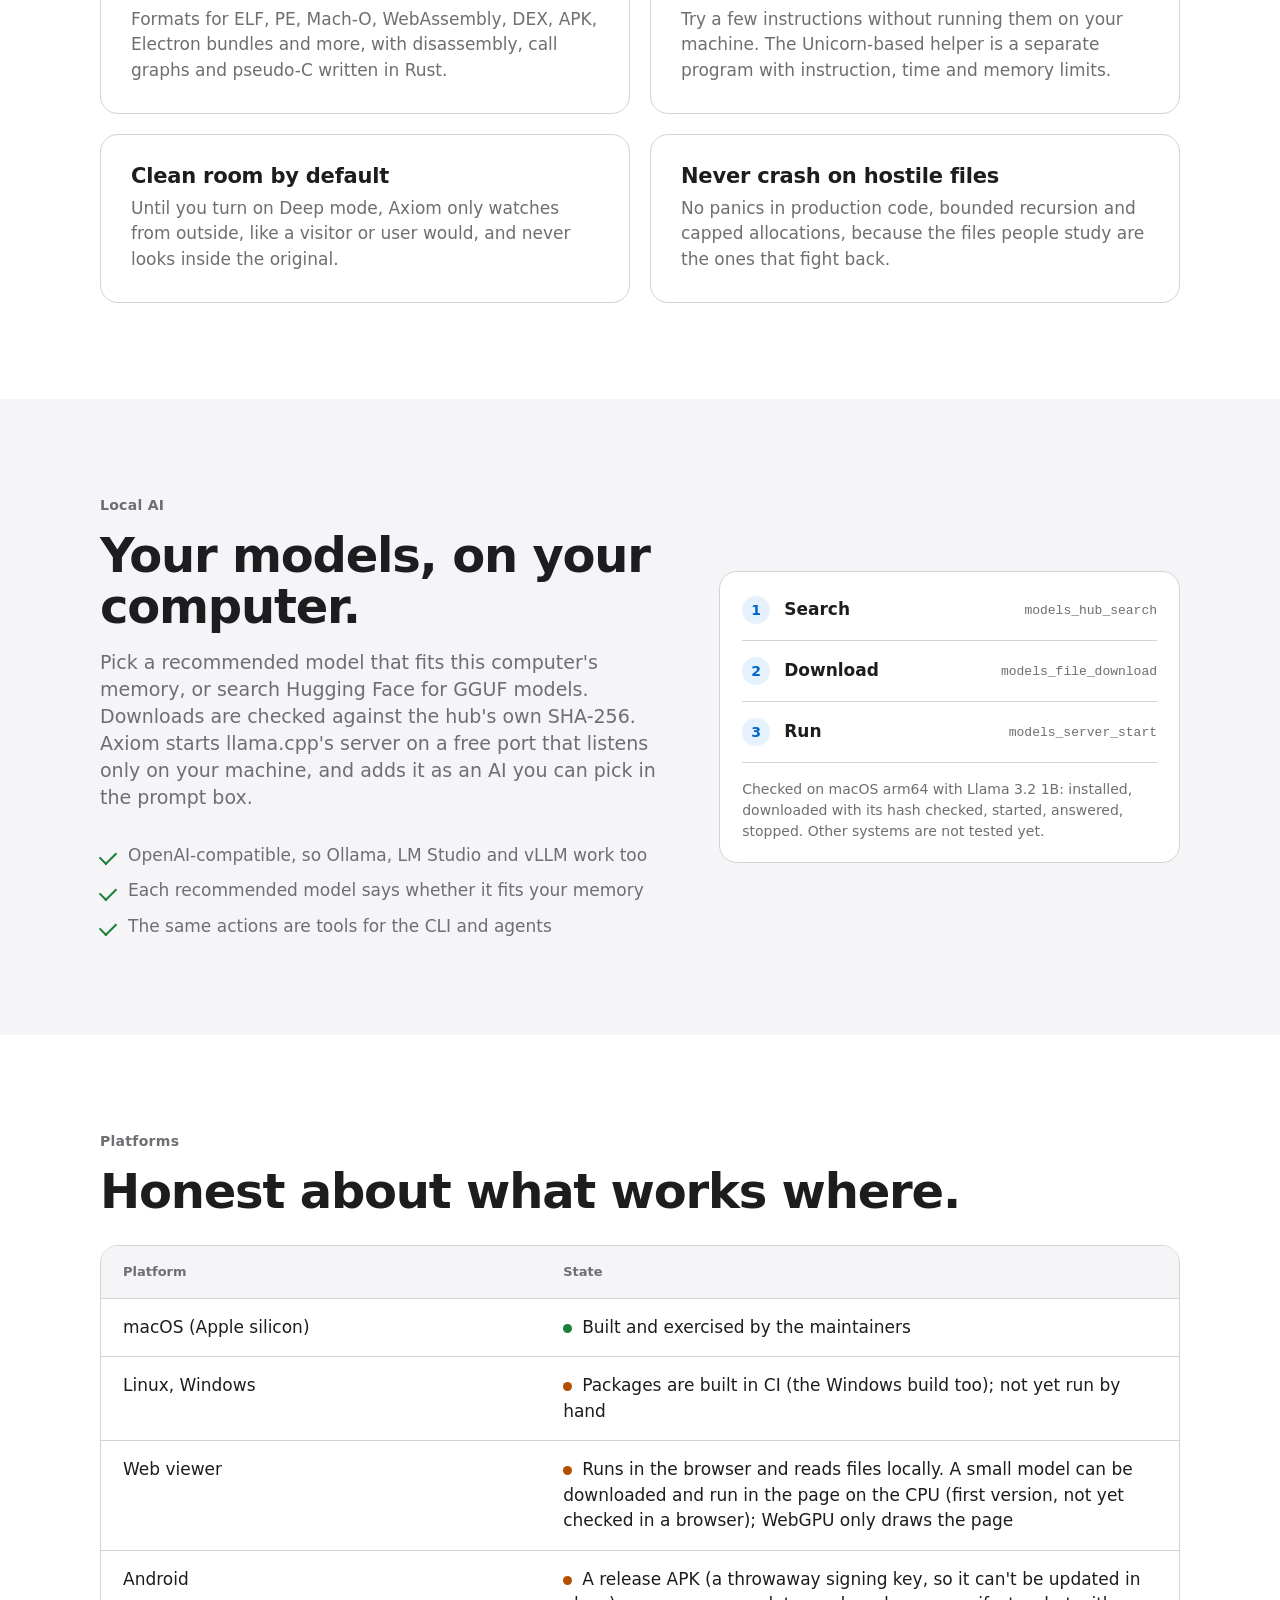
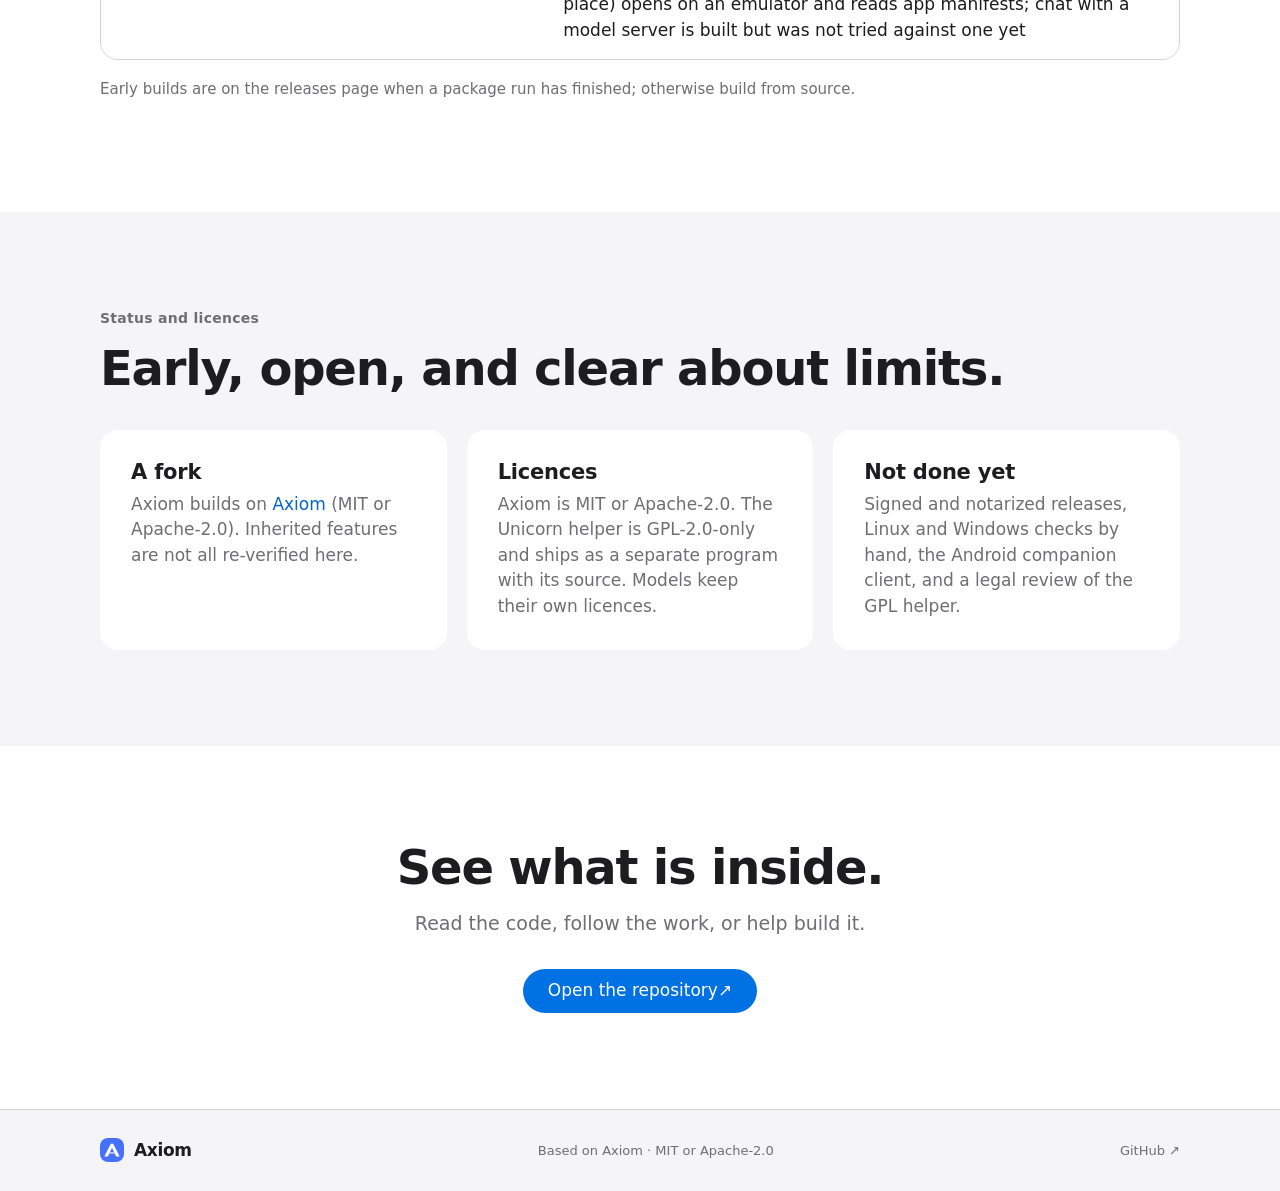
==== commit 1d60b9d9: "Publish the whole app in the browser: package.sh builds it by default, Pages serves it at /app/ Co-A" ====
--- a/site/index.html
+++ b/site/index.html
@@ -3,7 +3,7 @@
 <body><a class="skip" href="#main">Skip to content</a>
 <header class="top"><a class="brand" href="#top" aria-label="Axiom, top of page"><img src="logo.svg" alt="" width="32" height="32"><span>Axiom</span></a><nav aria-label="Main"><a href="#download">Download</a><a href="#how">How it works</a><a href="#tools">Tools</a><a href="#models">Local AI</a><a href="#platforms">Platforms</a><a href="#status">Status</a></nav><a class="lang" href="ru/" hreflang="ru" lang="ru">RU</a><a class="btn ghost" href="https://github.com/LakoMoor/Axiom">GitHub<span aria-hidden="true"> ↗</span></a></header>
 <main id="main">
-<section class="hero" id="top"><div class="glow" aria-hidden="true"></div><p class="kicker">Open source · Rust · Early development</p><h1>See how software works.<br><em>Then build your own.</em></h1><p class="lead">Point Axiom at an app, a game, a website or a file. Ask a question and get an answer that shows its evidence, what was seen, what was worked out and what is still unknown. Then let an AI agent build and check a version of your own.</p><div class="actions"><a class="btn primary" href="#download">Download</a><a class="btn ghost" href="https://github.com/LakoMoor/Axiom">View the code<span aria-hidden="true"> ↗</span></a><a class="btn ghost" href="app/">Open the web viewer<span aria-hidden="true"> ↗</span></a></div>
+<section class="hero" id="top"><div class="glow" aria-hidden="true"></div><p class="kicker">Open source · Rust · Early development</p><h1>See how software works.<br><em>Then build your own.</em></h1><p class="lead">Point Axiom at an app, a game, a website or a file. Ask a question and get an answer that shows its evidence, what was seen, what was worked out and what is still unknown. Then let an AI agent build and check a version of your own.</p><div class="actions"><a class="btn primary" href="#download">Download</a><a class="btn ghost" href="https://github.com/LakoMoor/Axiom">View the code<span aria-hidden="true"> ↗</span></a><a class="btn ghost" href="app/">Open the web app<span aria-hidden="true"> ↗</span></a></div>
 <figure class="shot"><div class="chrome" aria-hidden="true"><i></i><i></i><i></i><span>Axiom — calculator.app</span></div><img src="media/axiom-home.png" alt="The Axiom desktop app on its start screen, rendered with demonstration data" width="2160" height="1350"><figcaption>The desktop app today, rendered with demonstration data.</figcaption></figure></section>
 
 <section class="wrap" id="download"><p class="kicker">Download</p><h2>Get Axiom.</h2><p class="sub">Early builds, not signed or notarized yet. Each one carries the local model server, the Unicorn helper (GPL-2.0, source included) and, where the system allows, Ghidra with Java.</p>
